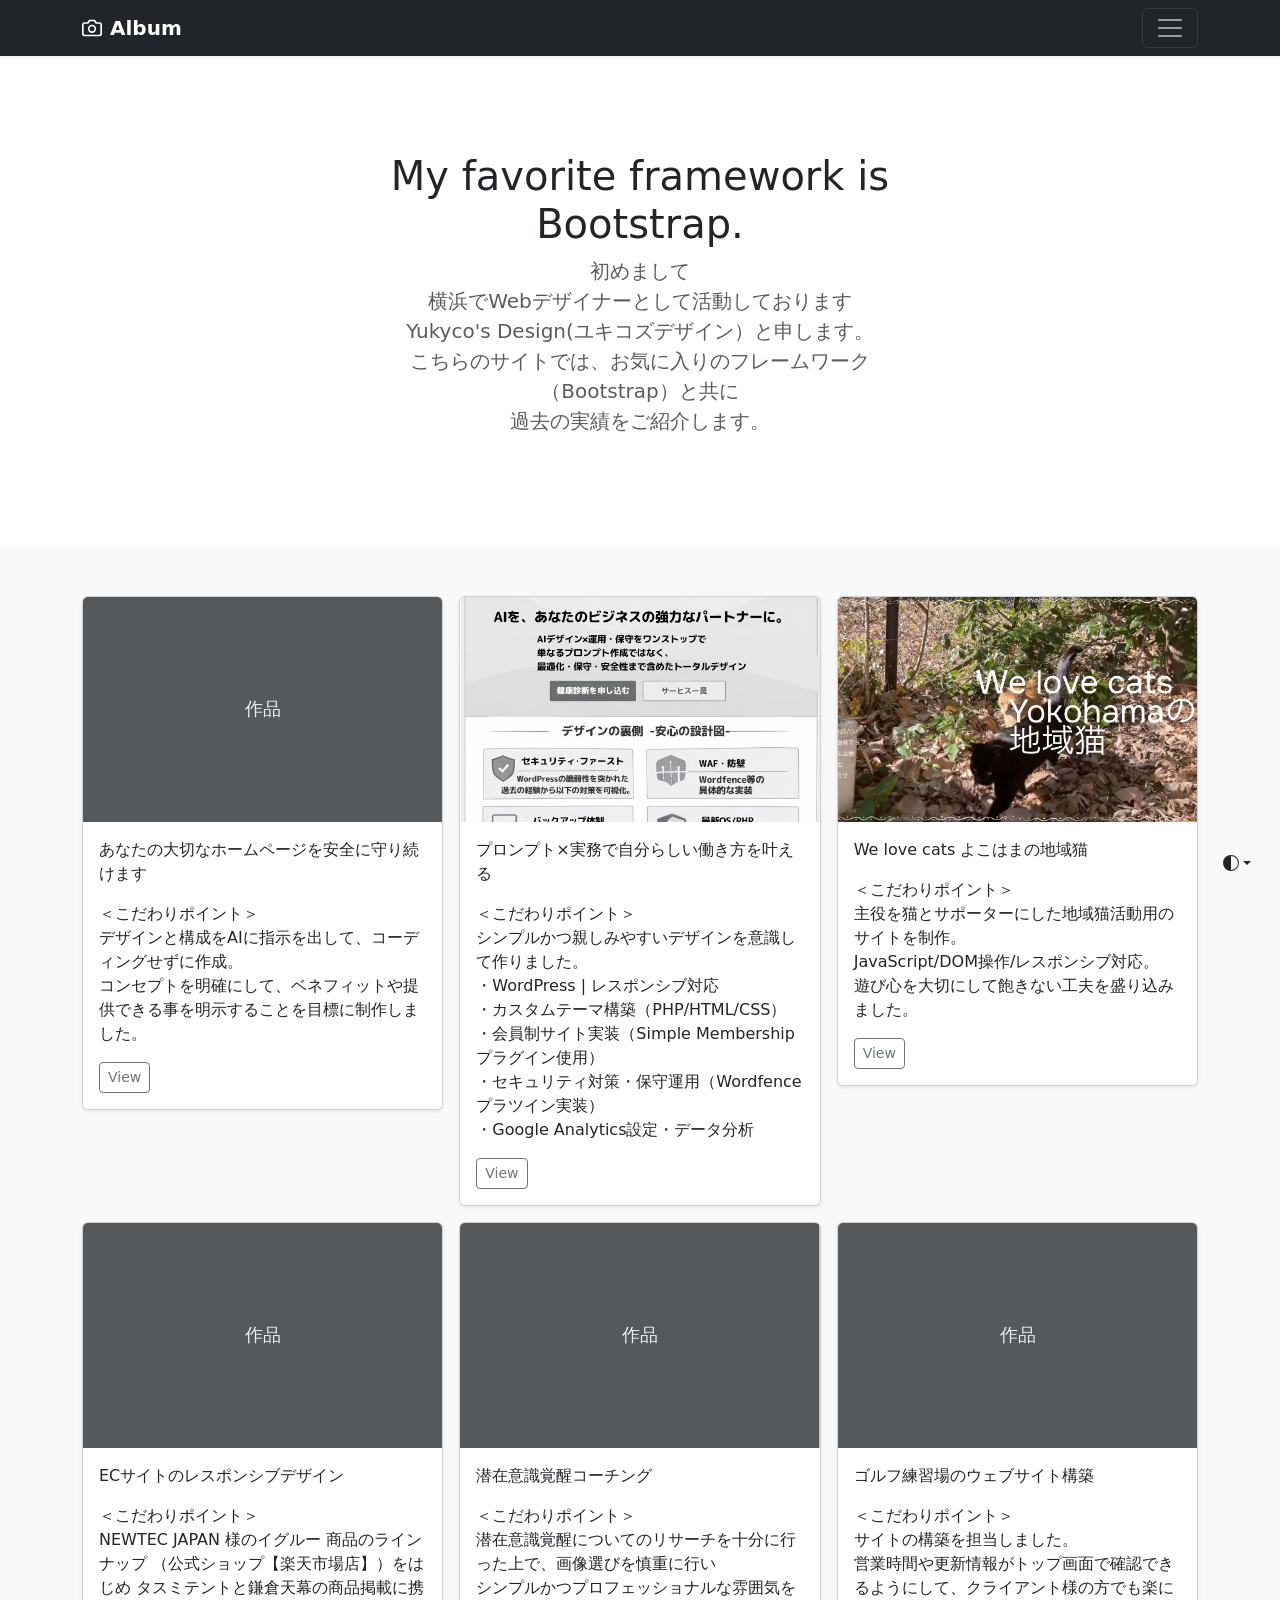
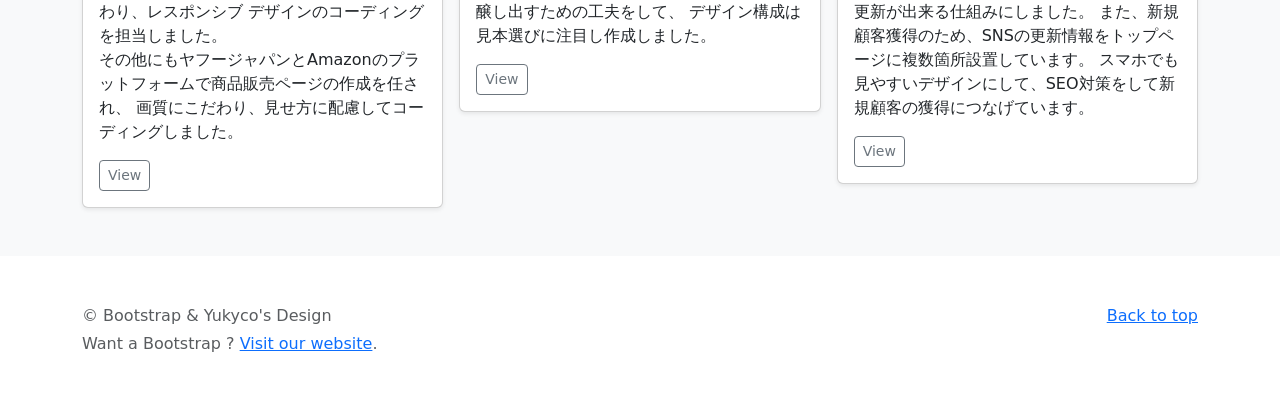
==== index.html @ c161e42f "Update index.html" ====
<!doctype html>
<html lang="en" data-bs-theme="auto">
  <head><script src="assets/js/color-modes.js"></script>
    <meta charset="utf-8">
    <meta name="viewport" content="width=device-width, initial-scale=1">
    <meta name="description" content="">
    <meta name="author" content="Yukyco Adminartist">
    <meta name="generator" content="Hugo 0.112.5">
    <title>Album example · Bootstrap v5.3</title>
    <link rel="canonical" href="https://getbootstrap.com/docs/5.3/examples/album/">   
    <link href="css/styles.css" rel="stylesheet">
    <link href="assets/dist/css/bootstrap.min.css" rel="stylesheet">
  </head>
  <body>
    <svg xmlns="http://www.w3.org/2000/svg" style="display: none;">
      <symbol id="check2" viewBox="0 0 16 16">
        <path d="M13.854 3.646a.5.5 0 0 1 0 .708l-7 7a.5.5 0 0 1-.708 0l-3.5-3.5a.5.5 0 1 1 .708-.708L6.5 10.293l6.646-6.647a.5.5 0 0 1 .708 0z"/>
      </symbol>
      <symbol id="circle-half" viewBox="0 0 16 16">
        <path d="M8 15A7 7 0 1 0 8 1v14zm0 1A8 8 0 1 1 8 0a8 8 0 0 1 0 16z"/>
      </symbol>
      <symbol id="moon-stars-fill" viewBox="0 0 16 16">
        <path d="M6 .278a.768.768 0 0 1 .08.858 7.208 7.208 0 0 0-.878 3.46c0 4.021 3.278 7.277 7.318 7.277.527 0 1.04-.055 1.533-.16a.787.787 0 0 1 .81.316.733.733 0 0 1-.031.893A8.349 8.349 0 0 1 8.344 16C3.734 16 0 12.286 0 7.71 0 4.266 2.114 1.312 5.124.06A.752.752 0 0 1 6 .278z"/>
        <path d="M10.794 3.148a.217.217 0 0 1 .412 0l.387 1.162c.173.518.579.924 1.097 1.097l1.162.387a.217.217 0 0 1 0 .412l-1.162.387a1.734 1.734 0 0 0-1.097 1.097l-.387 1.162a.217.217 0 0 1-.412 0l-.387-1.162A1.734 1.734 0 0 0 9.31 6.593l-1.162-.387a.217.217 0 0 1 0-.412l1.162-.387a1.734 1.734 0 0 0 1.097-1.097l.387-1.162zM13.863.099a.145.145 0 0 1 .274 0l.258.774c.115.346.386.617.732.732l.774.258a.145.145 0 0 1 0 .274l-.774.258a1.156 1.156 0 0 0-.732.732l-.258.774a.145.145 0 0 1-.274 0l-.258-.774a1.156 1.156 0 0 0-.732-.732l-.774-.258a.145.145 0 0 1 0-.274l.774-.258c.346-.115.617-.386.732-.732L13.863.1z"/>
      </symbol>
      <symbol id="sun-fill" viewBox="0 0 16 16">
        <path d="M8 12a4 4 0 1 0 0-8 4 4 0 0 0 0 8zM8 0a.5.5 0 0 1 .5.5v2a.5.5 0 0 1-1 0v-2A.5.5 0 0 1 8 0zm0 13a.5.5 0 0 1 .5.5v2a.5.5 0 0 1-1 0v-2A.5.5 0 0 1 8 13zm8-5a.5.5 0 0 1-.5.5h-2a.5.5 0 0 1 0-1h2a.5.5 0 0 1 .5.5zM3 8a.5.5 0 0 1-.5.5h-2a.5.5 0 0 1 0-1h2A.5.5 0 0 1 3 8zm10.657-5.657a.5.5 0 0 1 0 .707l-1.414 1.415a.5.5 0 1 1-.707-.708l1.414-1.414a.5.5 0 0 1 .707 0zm-9.193 9.193a.5.5 0 0 1 0 .707L3.05 13.657a.5.5 0 0 1-.707-.707l1.414-1.414a.5.5 0 0 1 .707 0zm9.193 2.121a.5.5 0 0 1-.707 0l-1.414-1.414a.5.5 0 0 1 .707-.707l1.414 1.414a.5.5 0 0 1 0 .707zM4.464 4.465a.5.5 0 0 1-.707 0L2.343 3.05a.5.5 0 1 1 .707-.707l1.414 1.414a.5.5 0 0 1 0 .708z"/>
      </symbol>
    </svg>

    <div class="dropdown position-fixed bottom-0 end-0 mb-3 me-3 bd-mode-toggle">
      <button class="btn btn-bd-primary py-2 dropdown-toggle d-flex align-items-center"
              id="bd-theme"
              type="button"
              aria-expanded="false"
              data-bs-toggle="dropdown"
              aria-label="Toggle theme (auto)">
        <svg class="bi my-1 theme-icon-active" width="1em" height="1em"><use href="#circle-half"></use></svg>
        <span class="visually-hidden" id="bd-theme-text">Toggle theme</span>
      </button>
      <ul class="dropdown-menu dropdown-menu-end shadow" aria-labelledby="bd-theme-text">
        <li>
          <button type="button" class="dropdown-item d-flex align-items-center" data-bs-theme-value="light" aria-pressed="false">
            <svg class="bi me-2 opacity-50 theme-icon" width="1em" height="1em"><use href="#sun-fill"></use></svg>
            Light
            <svg class="bi ms-auto d-none" width="1em" height="1em"><use href="#check2"></use></svg>
          </button>
        </li>
        <li>
          <button type="button" class="dropdown-item d-flex align-items-center" data-bs-theme-value="dark" aria-pressed="false">
            <svg class="bi me-2 opacity-50 theme-icon" width="1em" height="1em"><use href="#moon-stars-fill"></use></svg>
            Dark
            <svg class="bi ms-auto d-none" width="1em" height="1em"><use href="#check2"></use></svg>
          </button>
        </li>
        <li>
          <button type="button" class="dropdown-item d-flex align-items-center active" data-bs-theme-value="auto" aria-pressed="true">
            <svg class="bi me-2 opacity-50 theme-icon" width="1em" height="1em"><use href="#circle-half"></use></svg>
            Auto
            <svg class="bi ms-auto d-none" width="1em" height="1em"><use href="#check2"></use></svg>
          </button>
        </li>
      </ul>
    </div>

    
<header data-bs-theme="dark">
  <div class="collapse text-bg-dark" id="navbarHeader">
    <div class="container">
      <div class="row">
        <div class="col-sm-8 col-md-7 py-4">
          <h4>About</h4>
          <p class="text-body-secondary"></p>
        </div>
        <div class="col-sm-4 offset-md-1 py-4">
          <h4>Contact</h4>
          <ul class="list-unstyled">
            <li><a href="#" class="text-white">Follow on Twitter</a></li>
            <li><a href="#" class="text-white">Like on Facebook</a></li>
            <li><a href="#" class="text-white">Email me</a></li>
          </ul>
        </div>
      </div>
    </div>
  </div>
  <div class="navbar navbar-dark bg-dark shadow-sm">
    <div class="container">
      <a href="#" class="navbar-brand d-flex align-items-center">
        <svg xmlns="http://www.w3.org/2000/svg" width="20" height="20" fill="none" stroke="currentColor" stroke-linecap="round" stroke-linejoin="round" stroke-width="2" aria-hidden="true" class="me-2" viewBox="0 0 24 24"><path d="M23 19a2 2 0 0 1-2 2H3a2 2 0 0 1-2-2V8a2 2 0 0 1 2-2h4l2-3h6l2 3h4a2 2 0 0 1 2 2z"/><circle cx="12" cy="13" r="4"/></svg>
        <strong>Album</strong>
      </a>
      <button class="navbar-toggler" type="button" data-bs-toggle="collapse" data-bs-target="#navbarHeader" aria-controls="navbarHeader" aria-expanded="false" aria-label="Toggle navigation">
        <span class="navbar-toggler-icon"></span>
      </button>
    </div>
  </div>
</header>

<main>

  <section class="py-5 text-center container">
    <div class="row py-lg-5">
      <div class="col-lg-6 col-md-8 mx-auto">
        <h1 class="fw-light">My favorite framework is Bootstrap.</h1>
        <p class="lead text-body-secondary">初めまして<br>横浜でWebデザイナーとして活動しております<br>
        Yukyco's Design(ユキコズデザイン）と申します。<br>
        こちらのサイトでは、お気に入りのフレームワーク（Bootstrap）と共に<br>
        過去の実績をご紹介します。</p>
        <!--<p>
          <a href="https://yukyco-design.netlify.app/" class="btn btn-primary my-2">Adminartist</a>
          <a href="https://good-inspiration.com/" class="btn btn-secondary my-2">Yukyco's Design</a>
        </p>-->
      </div>
    </div>
  </section>

  <div class="album py-5 bg-body-tertiary">
    <div class="container">

      <div class="row row-cols-1 row-cols-sm-2 row-cols-md-3 g-3">
        <div class="col">
          <div class="card shadow-sm">
            <svg class="bd-placeholder-img card-img-top" width="100%" height="225" xmlns="http://www.w3.org/2000/svg" role="img" aria-label="Placeholder: 作品" preserveAspectRatio="xMidYMid slice" focusable="false"><title>Placeholder</title><rect width="100%" height="100%" fill="#55595c"/><text x="50%" y="50%" fill="#eceeef" dy=".3em">作品</text></svg>
            <div class="card-body">
              <p class="card-text">あなたの大切なホームページを安全に守り続けます</p>
              ＜こだわりポイント＞<br>
              デザインと構成をAIに指示を出して、コーディングせずに作成。<br>
              コンセプトを明確にして、ベネフィットや提供できる事を明示することを目標に制作しました。</p>
              <div class="d-flex justify-content-between align-items-center">
                <div class="btn-group">
                   <a href="https://foriio.com/works/1972976"><button type="button" class="btn btn-sm btn-outline-secondary">View</button></a>
                </div>
                <small class="text-body-secondary"></small>
              </div>
            </div>
          </div>
        </div>
        <div class="col">
          <div class="card shadow-sm">
             <img src="images/prompt-security-head.jpg"class="card-img-top"alt="プロンプト×実務 サイトサムネイル" height="225" style="object-fit: cover;">
            <div class="card-body">
              <p class="card-text">プロンプト×実務で自分らしい働き方を叶える</p>
              ＜こだわりポイント＞<br>
              シンプルかつ親しみやすいデザインを意識して作りました。<br>
              ・WordPress | レスポンシブ対応<br>
              ・カスタムテーマ構築（PHP/HTML/CSS）<br>
              ・会員制サイト実装（Simple Membershipプラグイン使用）<br>
              ・セキュリティ対策・保守運用（Wordfenceプラツイン実装）<br>
              ・Google Analytics設定・データ分析</p>
              <div class="d-flex justify-content-between align-items-center">
                <div class="btn-group">
                  <a href="cover/index2.html"><button type="button" class="btn btn-sm btn-outline-secondary">View</button></a>
                </div>
                <small class="text-body-secondary"></small>
              </div>
            </div>
          </div>
        </div>
        <div class="col">
          <div class="card shadow-sm">
            <img src="images/cats-forest.png"class="card-img-top"alt="横浜の地域猫" height="225" style="object-fit: cover;"><div class="card-body">
              <p class="card-text">We love cats よこはまの地域猫</p>
          ＜こだわりポイント＞<br>
          主役を猫とサポーターにした地域猫活動用のサイトを制作。<br>
          JavaScript/DOM操作/レスポンシブ対応。<br>
          遊び心を大切にして飽きない工夫を盛り込みました。</p>
              <div class="d-flex justify-content-between align-items-center">
                <div class="btn-group">
                  <a href="https://foriio.com/works/2074637"><button type="button" class="btn btn-sm btn-outline-secondary" href="https://foriio.com/works/1434723">View</button></a>
                </div>
                <small class="text-body-secondary"></small>
              </div>
            </div>
          </div>
        </div>
        
        <div class="col">
          <div class="card shadow-sm">
            <svg class="bd-placeholder-img card-img-top" width="100%" height="225" xmlns="http://www.w3.org/2000/svg" role="img" aria-label="Placeholder: 作品" preserveAspectRatio="xMidYMid slice" focusable="false"><title>Placeholder</title><rect width="100%" height="100%" fill="#55595c"/><text x="50%" y="50%" fill="#eceeef" dy=".3em">作品</text></svg>
            <div class="card-body">
              <p class="card-text">ECサイトのレスポンシブデザイン</p>
              ＜こだわりポイント＞<br>
              NEWTEC JAPAN 様のイグルー 商品のラインナップ （公式ショップ【楽天市場店】）をはじめ
              タスミテントと鎌倉天幕の商品掲載に携わり、レスポンシブ デザインのコーディングを担当しました。<br>
              その他にもヤフージャパンとAmazonのプラットフォームで商品販売ページの作成を任され、
              画質にこだわり、見せ方に配慮してコーディングしました。</p>
              <div class="d-flex justify-content-between align-items-center">
                <div class="btn-group">
                  <a href="https://foriio.com/works/1434750"><button type="button" class="btn btn-sm btn-outline-secondary">View</button></a>
                </div>
                <small class="text-body-secondary"></small>
              </div>
            </div>
          </div>
        </div>

        <div class="col">
          <div class="card shadow-sm">
            <svg class="bd-placeholder-img card-img-top" width="100%" height="225" xmlns="http://www.w3.org/2000/svg" role="img" aria-label="Placeholder: 作品" preserveAspectRatio="xMidYMid slice" focusable="false"><title>Placeholder</title><rect width="100%" height="100%" fill="#55595c"/><text x="50%" y="50%" fill="#eceeef" dy=".3em">作品</text></svg>
            <div class="card-body">
              <p class="card-text">潜在意識覚醒コーチング</p>
              ＜こだわりポイント＞<br>
              潜在意識覚醒についてのリサーチを十分に行った上で、画像選びを慎重に行い<br>
              シンプルかつプロフェッショナルな雰囲気を醸し出すための工夫をして、
              デザイン構成は見本選びに注目し作成しました。</p>
              <div class="d-flex justify-content-between align-items-center">
                <div class="btn-group">
                  <a href="https://foriio.com/works/1505841"><button type="button" class="btn btn-sm btn-outline-secondary">View</button></a>
                </div>
                <small class="text-body-secondary"></small>
              </div>
            </div>
          </div>
        </div>
        <div class="col">
          <div class="card shadow-sm">
           <svg class="bd-placeholder-img card-img-top" width="100%" height="225" xmlns="http://www.w3.org/2000/svg" role="img" aria-label="Placeholder: 作品" preserveAspectRatio="xMidYMid slice" focusable="false"><title>Placeholder</title><rect width="100%" height="100%" fill="#55595c"/><text x="50%" y="50%" fill="#eceeef" dy=".3em">作品</text></svg>
            <div class="card-body">
              <p class="card-text">ゴルフ練習場のウェブサイト構築</p>
                ＜こだわりポイント＞<br>
              サイトの構築を担当しました。<br>
              営業時間や更新情報がトップ画面で確認できるようにして、クライアント様の方でも楽に更新が出来る仕組みにしました。
              また、新規顧客獲得のため、SNSの更新情報をトップページに複数箇所設置しています。
              スマホでも見やすいデザインにして、SEO対策をして新規顧客の獲得につなげています。</p>
              <div class="d-flex justify-content-between align-items-center">
                <div class="btn-group">
                  <a href="https://bootstrap-v5.netlify.app/cover/"><button type="button" class="btn btn-sm btn-outline-secondary">View</button></a>
                </div>
                <small class="text-body-secondary"></small>
              </div>
            </div>
          </div>
        </div>
        
      </div>
    </div>
  </div>

</main>

<footer class="text-body-secondary py-5">
  <div class="container">
    <p class="float-end mb-1">
      <a href="#">Back to top</a>
    </p>
    <p class="mb-1"> &copy; Bootstrap & Yukyco's Design</p>
    <p class="mb-0">Want a Bootstrap ? <a href="https://prompt-creator.jp/bootstrap-flexbox-cssgrid/">Visit our website</a>.</p>
  </div>
</footer>
<script src="assets/dist/js/bootstrap.bundle.min.js"></script>

    </body>
</html>
---- css/styles.css ----
.bd-placeholder-img {
        font-size: 1.125rem;
        text-anchor: middle;
        -webkit-user-select: none;
        -moz-user-select: none;
        user-select: none;
      }

      @media (min-width: 768px) {
        .bd-placeholder-img-lg {
          font-size: 3.5rem;
        }
      }

      .b-example-divider {
        width: 100%;
        height: 3rem;
        background-color: rgba(0, 0, 0, .1);
        border: solid rgba(0, 0, 0, .15);
        border-width: 1px 0;
        box-shadow: inset 0 .5em 1.5em rgba(0, 0, 0, .1), inset 0 .125em .5em rgba(0, 0, 0, .15);
      }

      .b-example-vr {
        flex-shrink: 0;
        width: 1.5rem;
        height: 100vh;
      }

      .bi {
        vertical-align: -.125em;
        fill: currentColor;
      }

      .nav-scroller {
        position: relative;
        z-index: 2;
        height: 2.75rem;
        overflow-y: hidden;
      }

      .nav-scroller .nav {
        display: flex;
        flex-wrap: nowrap;
        padding-bottom: 1rem;
        margin-top: -1px;
        overflow-x: auto;
        text-align: center;
        white-space: nowrap;
        -webkit-overflow-scrolling: touch;
      }

      .btn-bd-primary {
        --bd-violet-bg: #712cf9;
        --bd-violet-rgb: 112.520718, 44.062154, 249.437846;

        --bs-btn-font-weight: 600;
        --bs-btn-color: var(--bs-white);
        --bs-btn-bg: var(--bd-violet-bg);
        --bs-btn-border-color: var(--bd-violet-bg);
        --bs-btn-hover-color: var(--bs-white);
        --bs-btn-hover-bg: #6528e0;
        --bs-btn-hover-border-color: #6528e0;
        --bs-btn-focus-shadow-rgb: var(--bd-violet-rgb);
        --bs-btn-active-color: var(--bs-btn-hover-color);
        --bs-btn-active-bg: #5a23c8;
        --bs-btn-active-border-color: #5a23c8;
      }
      .bd-mode-toggle {
        z-index: 1500;
      }
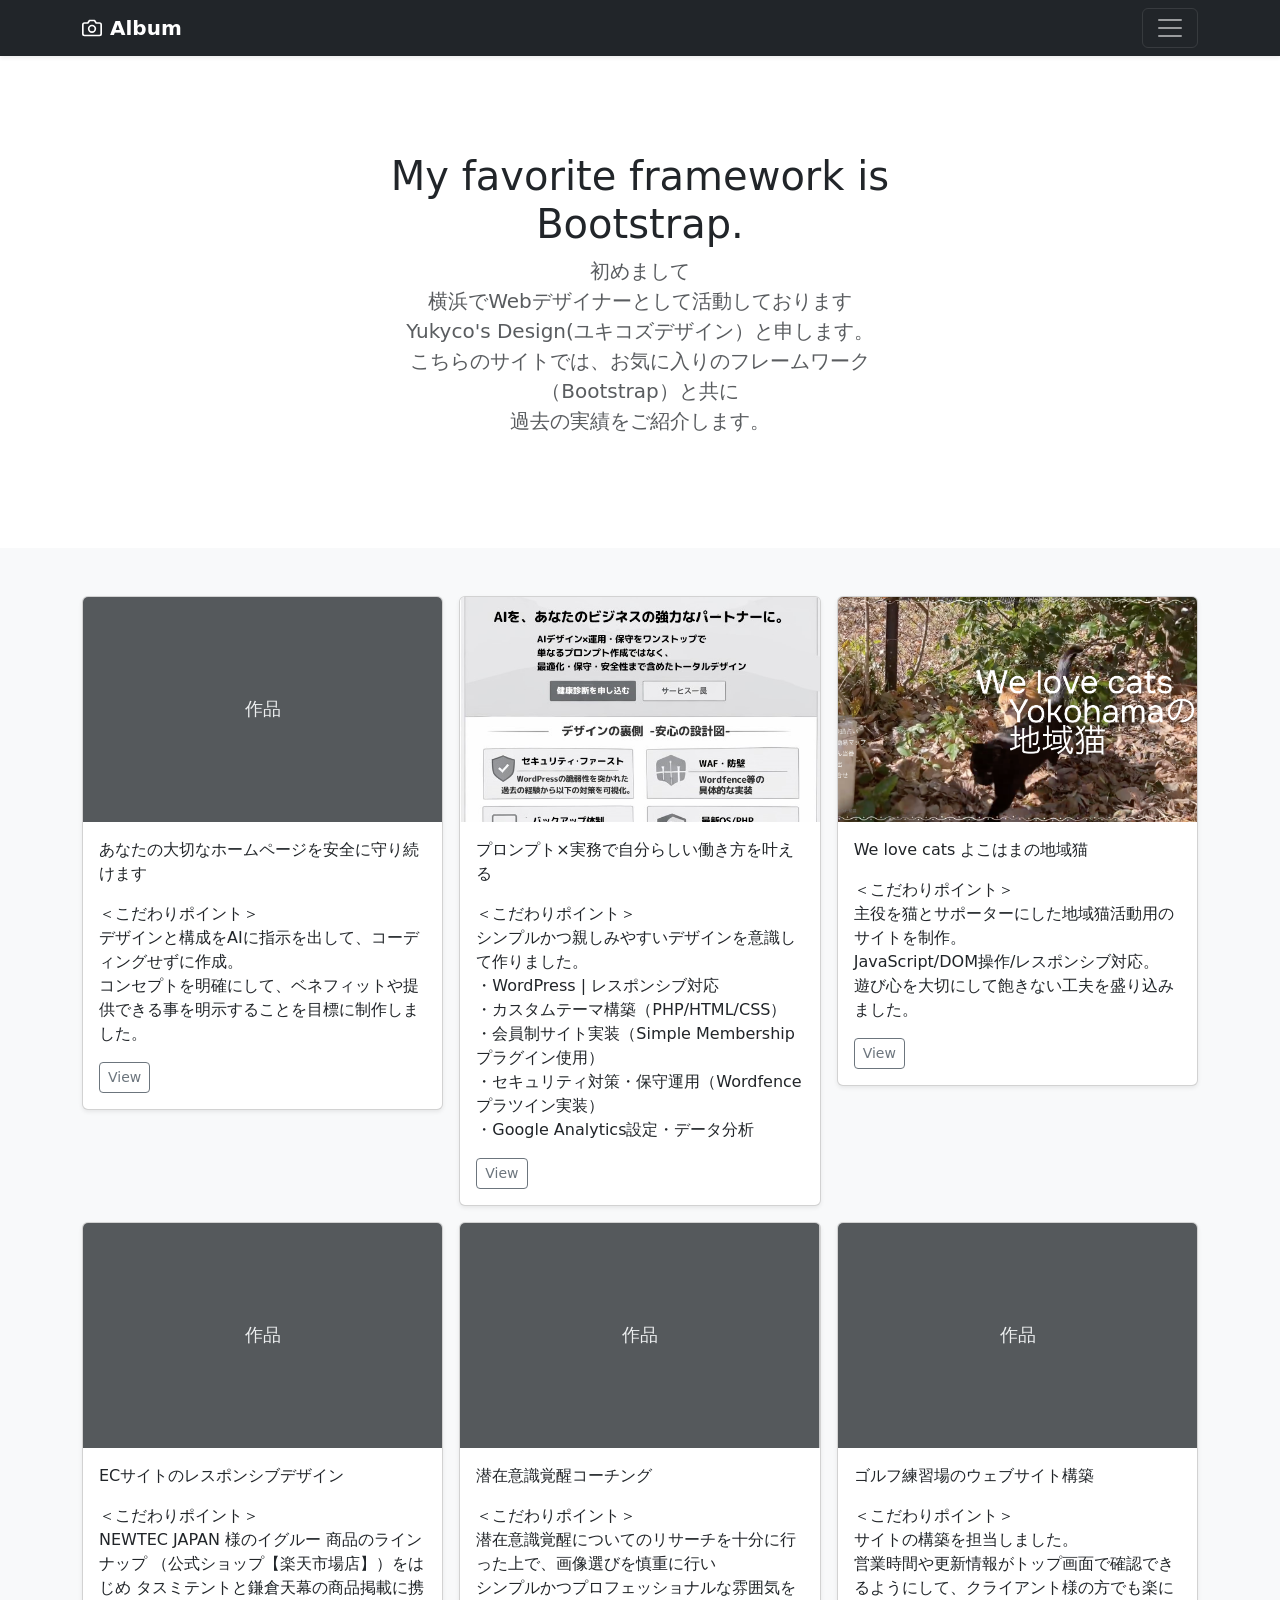
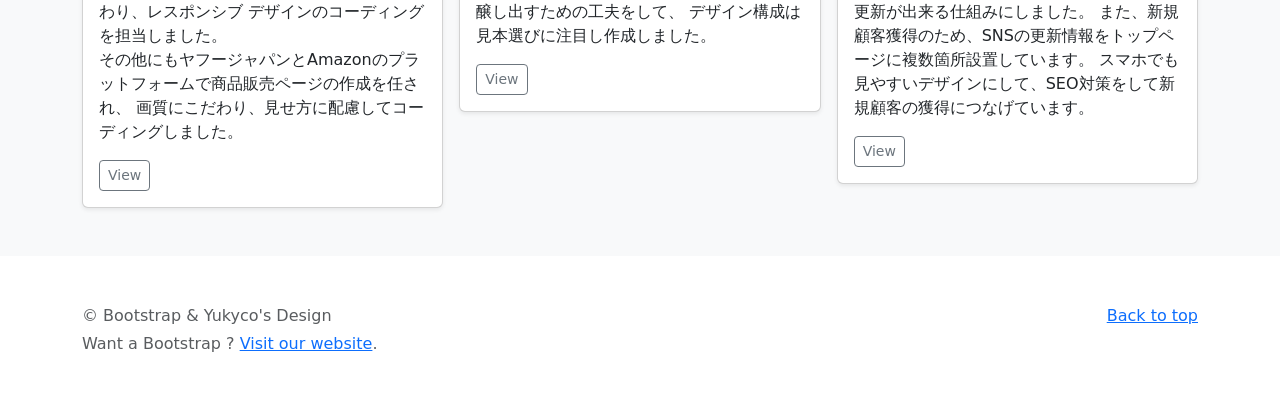
==== commit bfeb7cde: "Update index.html" ====
--- a/index.html
+++ b/index.html
@@ -28,7 +28,7 @@
       </symbol>
     </svg>
 
-    <div class="dropdown position-fixed bottom-0 end-0 mb-3 me-3 bd-mode-toggle">
+    <!--<div class="dropdown position-fixed bottom-0 end-0 mb-3 me-3 bd-mode-toggle">
       <button class="btn btn-bd-primary py-2 dropdown-toggle d-flex align-items-center"
               id="bd-theme"
               type="button"
@@ -61,7 +61,7 @@
           </button>
         </li>
       </ul>
-    </div>
+    </div>-->
 
     
 <header data-bs-theme="dark">
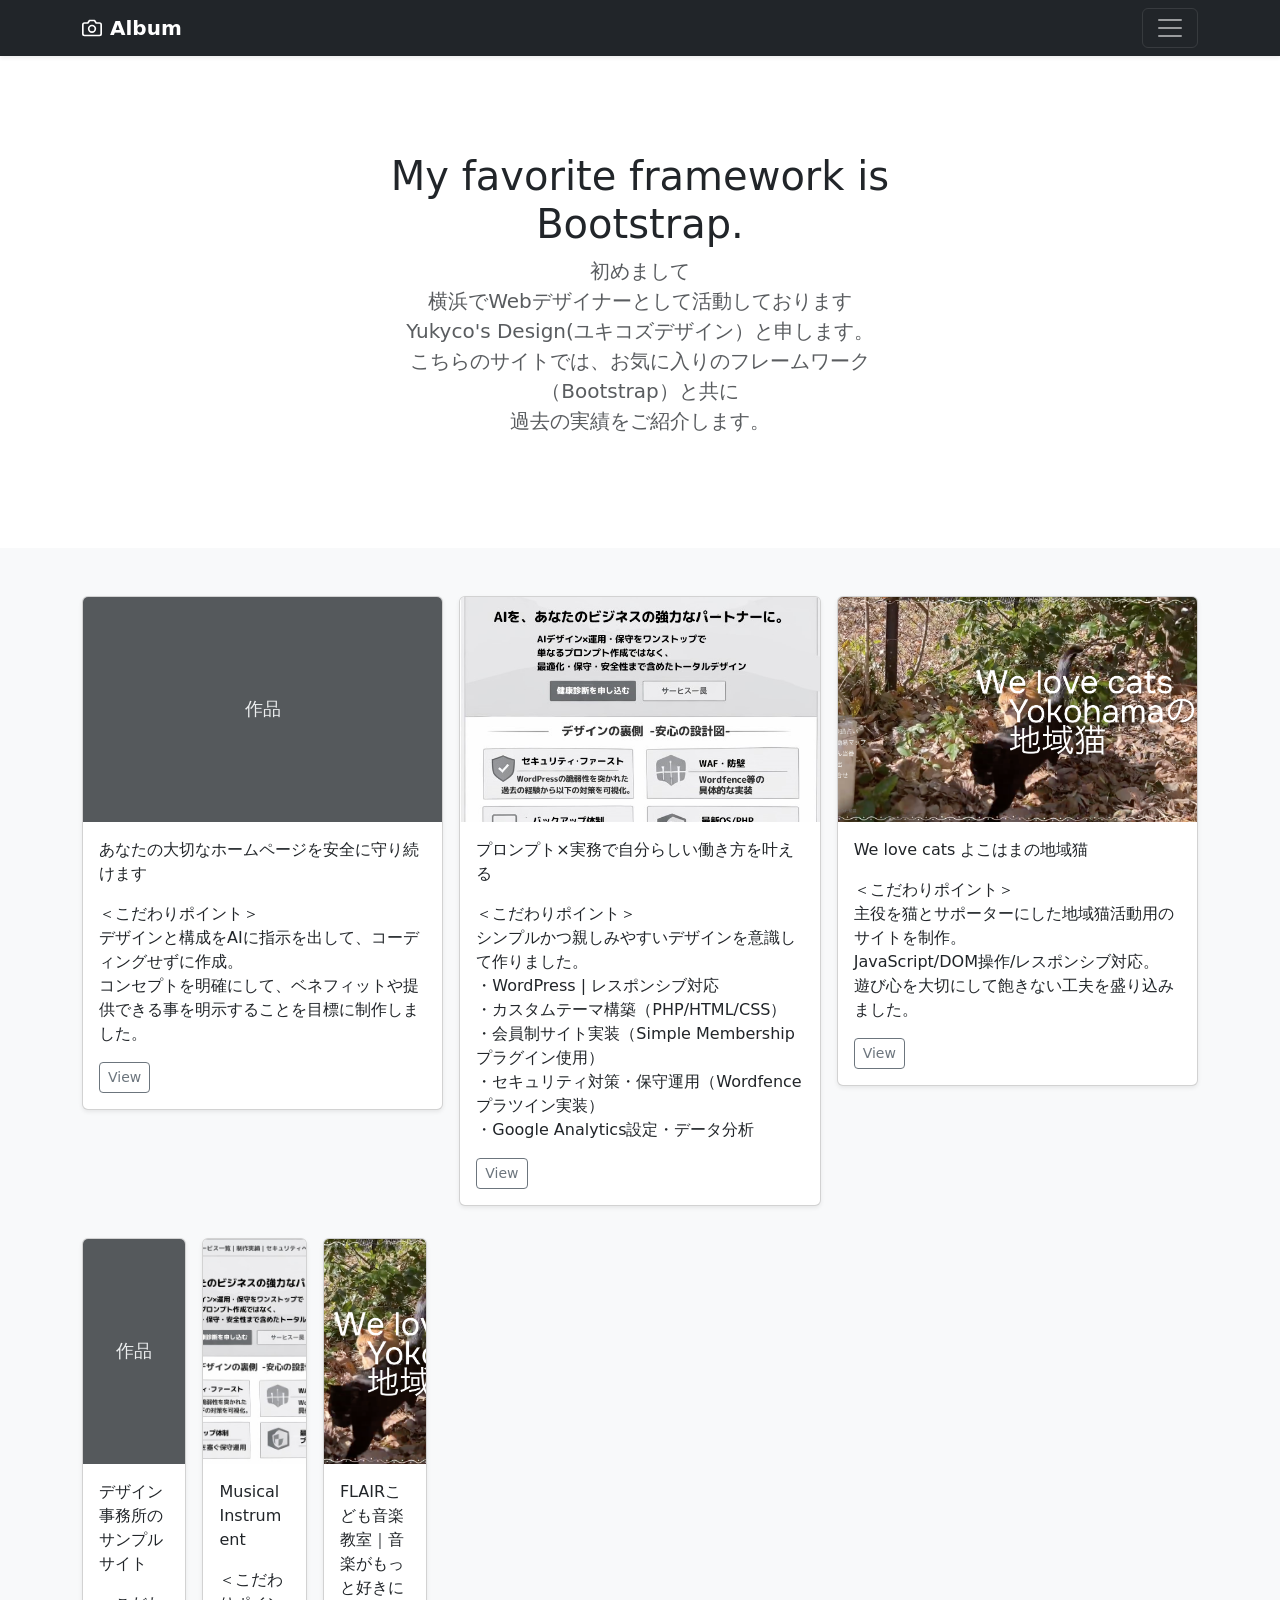
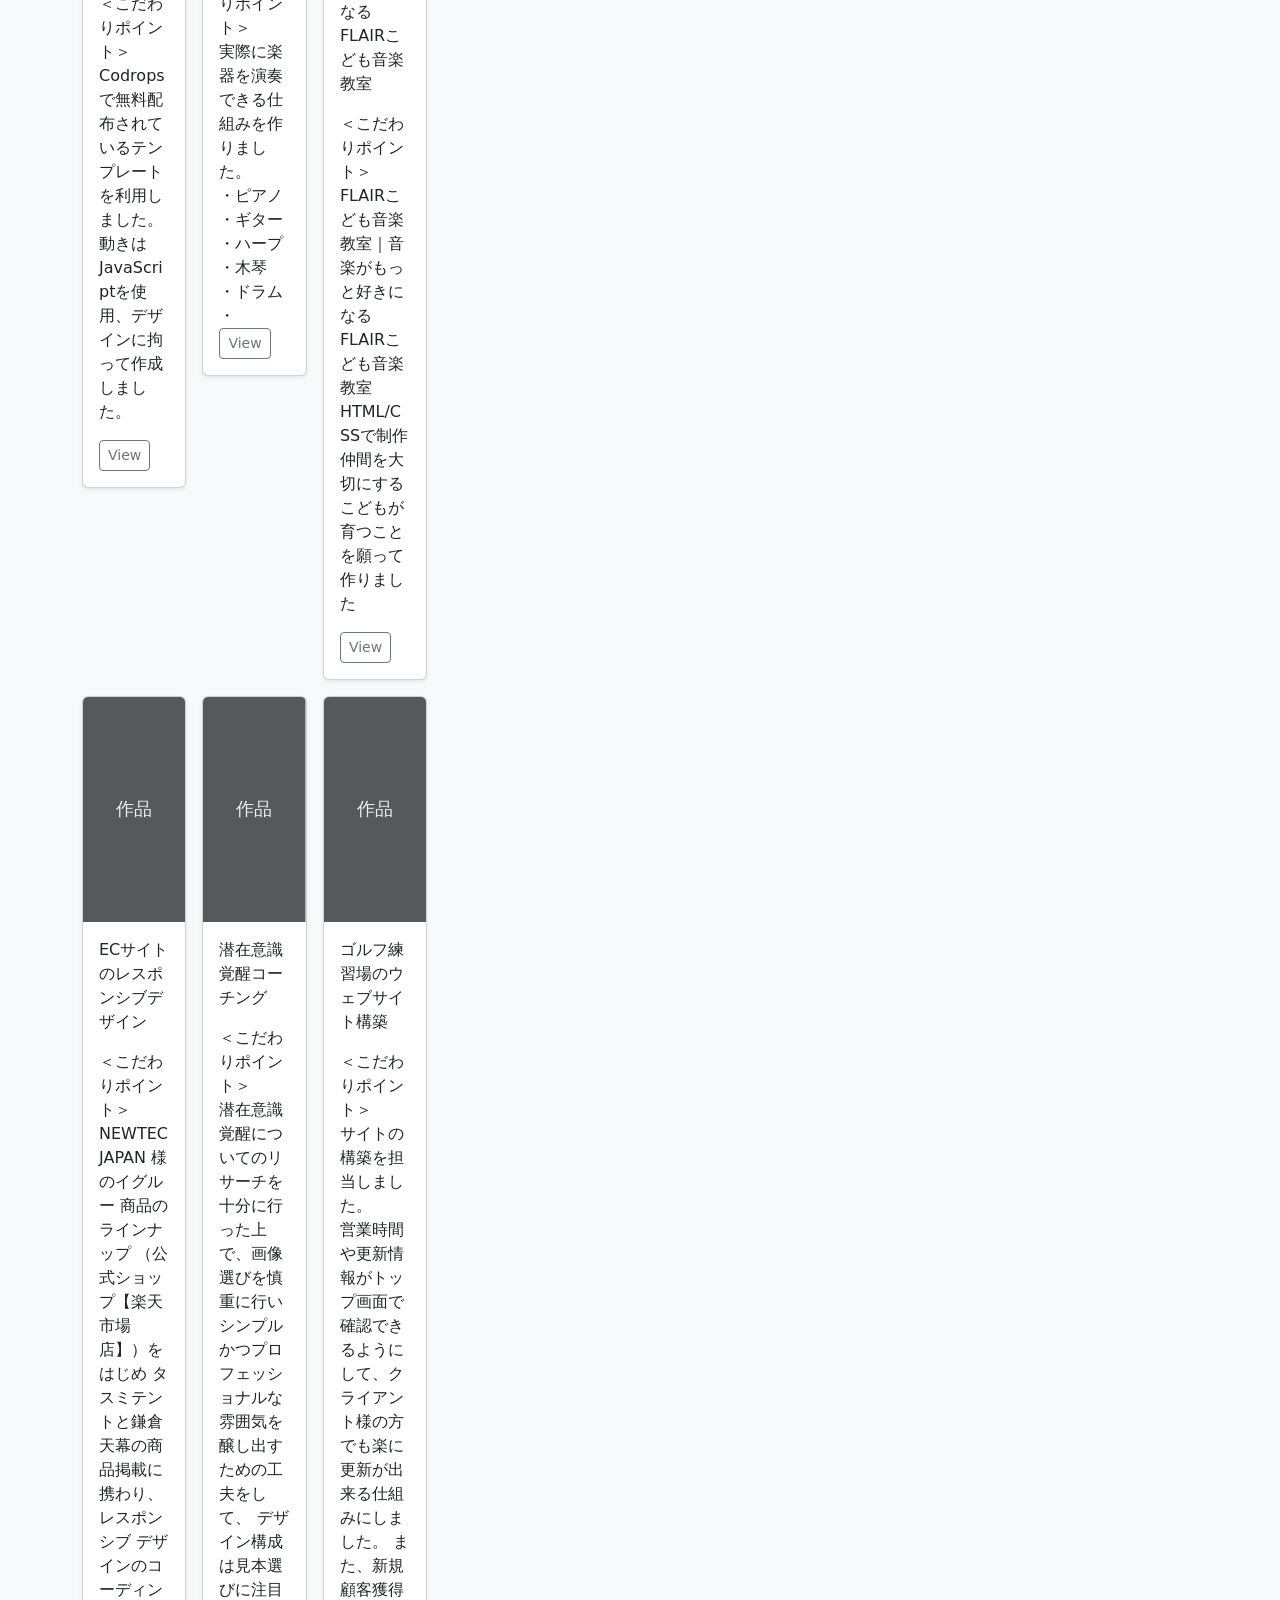
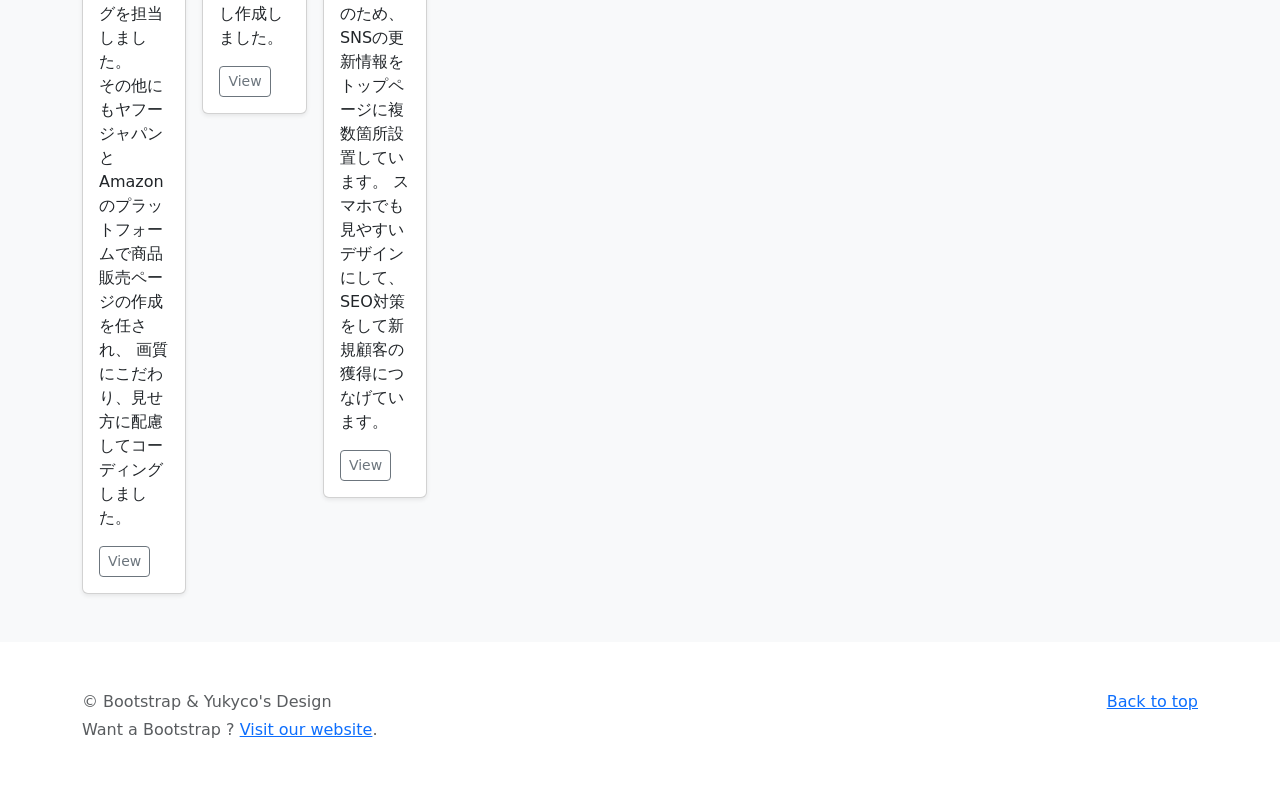
==== commit a6292d27: "Update index.html" ====
--- a/index.html
+++ b/index.html
@@ -166,7 +166,65 @@
           遊び心を大切にして飽きない工夫を盛り込みました。</p>
               <div class="d-flex justify-content-between align-items-center">
                 <div class="btn-group">
-                  <a href="https://foriio.com/works/2074637"><button type="button" class="btn btn-sm btn-outline-secondary" href="https://foriio.com/works/1434723">View</button></a>
+                  <a href="https://cats-forest.netlify.app/"><button type="button" class="btn btn-sm btn-outline-secondary" href="https://cats-forest.netlify.app/">View</button></a>
+                </div>
+                <small class="text-body-secondary"></small>
+              </div>
+            </div>
+          </div>
+        </div>
+
+        <div class="row row-cols-1 row-cols-sm-2 row-cols-md-3 g-3">
+        <div class="col">
+          <div class="card shadow-sm">
+            <svg class="bd-placeholder-img card-img-top" width="100%" height="225" xmlns="http://www.w3.org/2000/svg" role="img" aria-label="Placeholder: 作品" preserveAspectRatio="xMidYMid slice" focusable="false"><title>Placeholder</title><rect width="100%" height="100%" fill="#55595c"/><text x="50%" y="50%" fill="#eceeef" dy=".3em">作品</text></svg>
+            <div class="card-body">
+              <p class="card-text">デザイン事務所のサンプルサイト </p>
+              ＜こだわりポイント＞<br>
+              Codropsで無料配布されているテンプレートを利用しました。<br>
+              動きはJavaScriptを使用、デザインに拘って作成しました。</p>
+              <div class="d-flex justify-content-between align-items-center">
+                <div class="btn-group">
+                   <a href="https://gridreveal.netlify.app/"><button type="button" class="btn btn-sm btn-outline-secondary">View</button></a>
+                </div>
+                <small class="text-body-secondary"></small>
+              </div>
+            </div>
+          </div>
+        </div>
+        <div class="col">
+          <div class="card shadow-sm">
+             <img src="images/prompt-security-head.jpg"class="card-img-top"alt="Musical Instrument" height="225" style="object-fit: cover;">
+            <div class="card-body">
+              <p class="card-text">Musical Instrument</p>
+              ＜こだわりポイント＞<br>
+              実際に楽器を演奏できる仕組みを作りました。<br>
+              ・ピアノ<br>
+              ・ギター<br>
+              ・ハープ<br>
+              ・木琴<br>
+              ・ドラム<br>
+              ・
+              <div class="d-flex justify-content-between align-items-center">
+                <div class="btn-group">
+                  <a href="https://musicalinteractions.netlify.app/"><button type="button" class="btn btn-sm btn-outline-secondary">View</button></a>
+                </div>
+                <small class="text-body-secondary"></small>
+              </div>
+            </div>
+          </div>
+        </div>
+        <div class="col">
+          <div class="card shadow-sm">
+            <img src="images/cats-forest.png"class="card-img-top"alt="FLAIRこども音楽教室" height="225" style="object-fit: cover;"><div class="card-body">
+              <p class="card-text">FLAIRこども音楽教室｜音楽がもっと好きになるFLAIRこども音楽教室</p>
+          ＜こだわりポイント＞<br>
+          FLAIRこども音楽教室｜音楽がもっと好きになるFLAIRこども音楽教室<br>
+          HTML/CSSで制作<br>
+          仲間を大切にするこどもが育つことを願って作りました</p>
+              <div class="d-flex justify-content-between align-items-center">
+                <div class="btn-group">
+                  <a href="https://ongaku-school.netlify.app/"><button type="button" class="btn btn-sm btn-outline-secondary" href="https://ongaku-school.netlify.app/">View</button></a>
                 </div>
                 <small class="text-body-secondary"></small>
               </div>
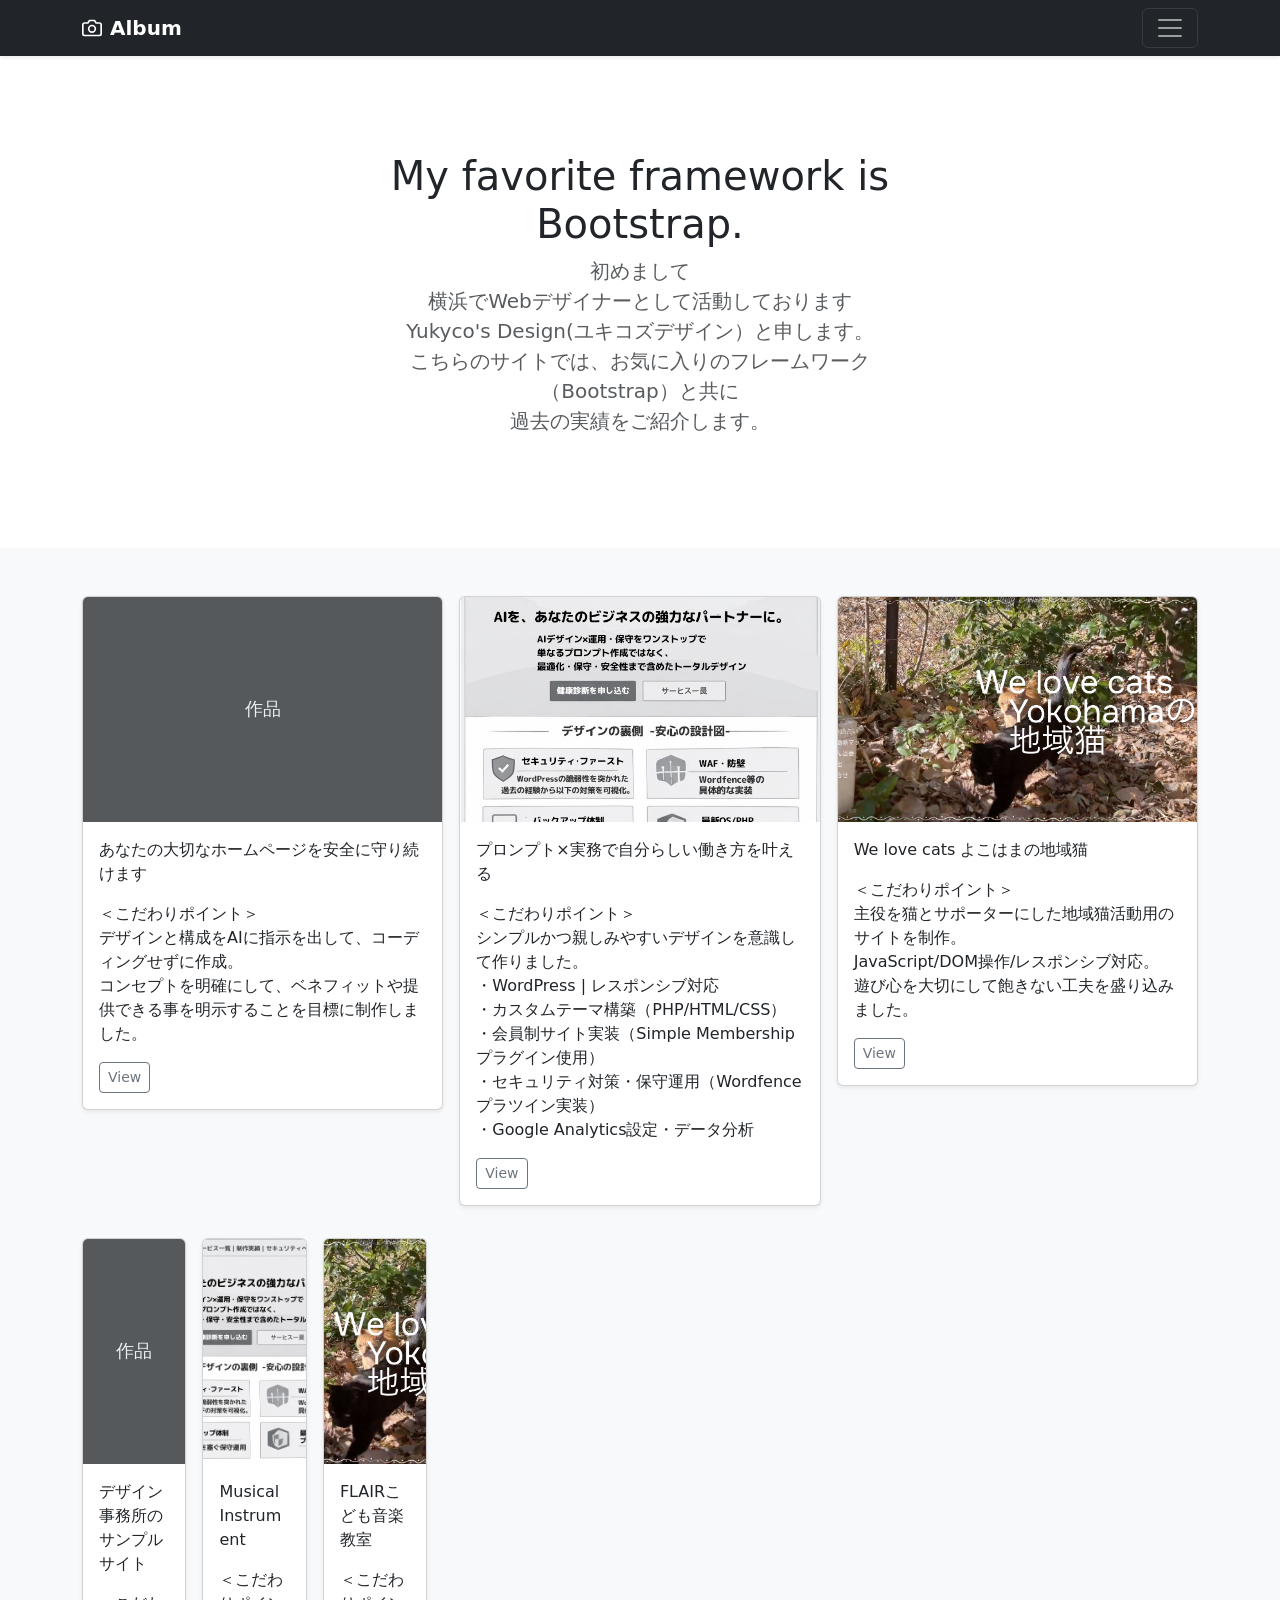
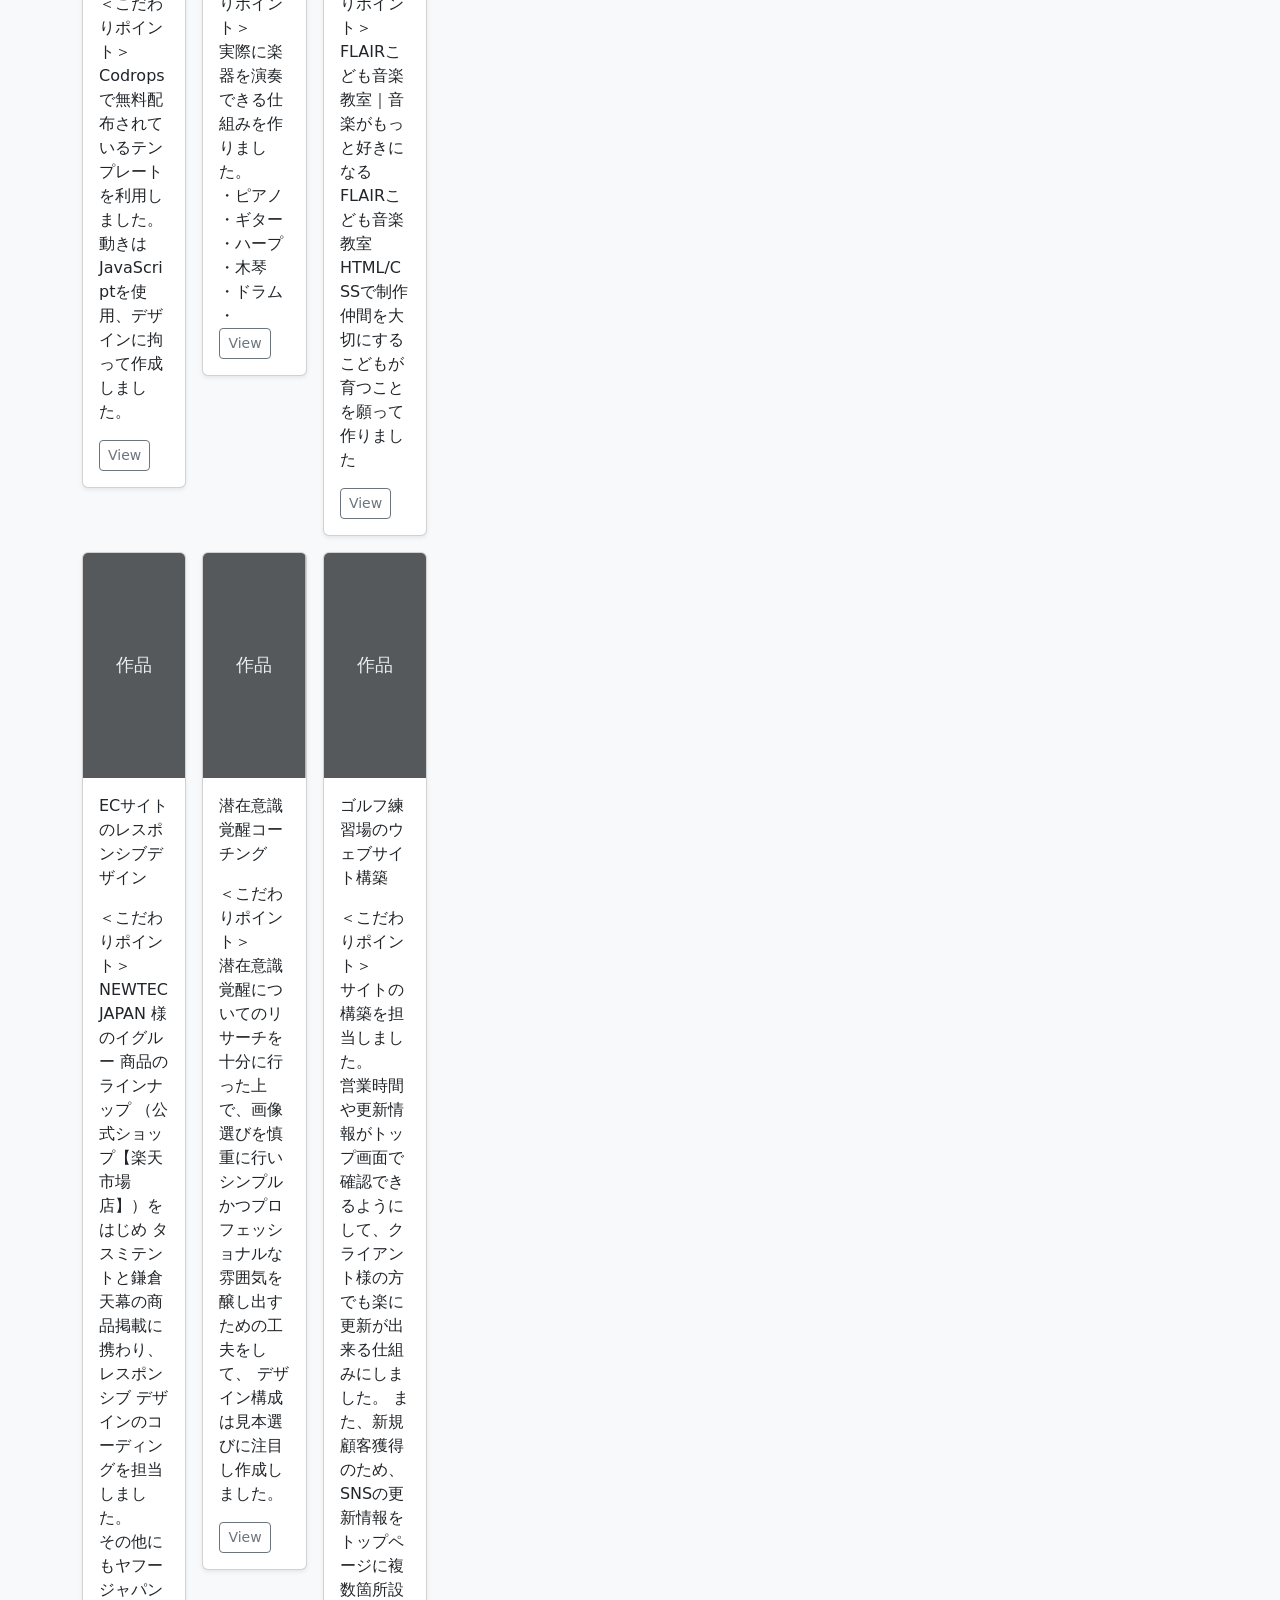
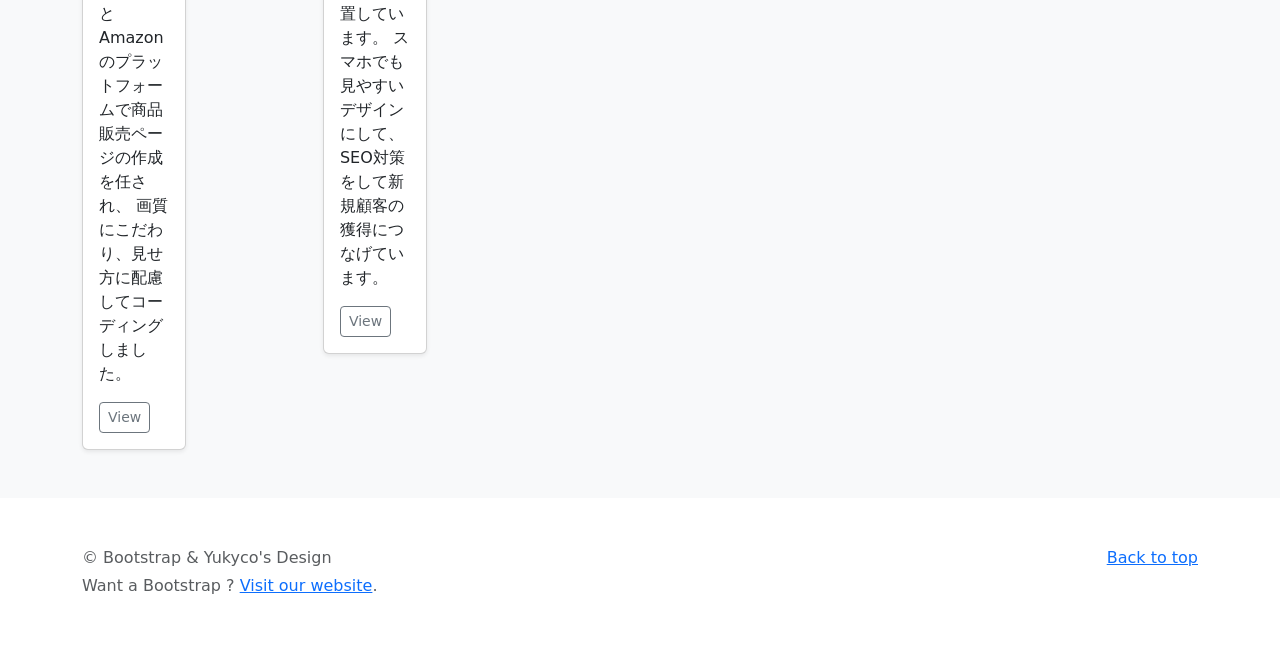
==== commit ea1930e5: "Update index.html" ====
--- a/index.html
+++ b/index.html
@@ -160,10 +160,10 @@
           <div class="card shadow-sm">
             <img src="images/cats-forest.png"class="card-img-top"alt="横浜の地域猫" height="225" style="object-fit: cover;"><div class="card-body">
               <p class="card-text">We love cats よこはまの地域猫</p>
-          ＜こだわりポイント＞<br>
-          主役を猫とサポーターにした地域猫活動用のサイトを制作。<br>
-          JavaScript/DOM操作/レスポンシブ対応。<br>
-          遊び心を大切にして飽きない工夫を盛り込みました。</p>
+              ＜こだわりポイント＞<br>
+              主役を猫とサポーターにした地域猫活動用のサイトを制作。<br>
+              JavaScript/DOM操作/レスポンシブ対応。<br>
+              遊び心を大切にして飽きない工夫を盛り込みました。</p>
               <div class="d-flex justify-content-between align-items-center">
                 <div class="btn-group">
                   <a href="https://cats-forest.netlify.app/"><button type="button" class="btn btn-sm btn-outline-secondary" href="https://cats-forest.netlify.app/">View</button></a>
@@ -192,6 +192,7 @@
             </div>
           </div>
         </div>
+          
         <div class="col">
           <div class="card shadow-sm">
              <img src="images/prompt-security-head.jpg"class="card-img-top"alt="Musical Instrument" height="225" style="object-fit: cover;">
@@ -214,14 +215,15 @@
             </div>
           </div>
         </div>
+          
         <div class="col">
           <div class="card shadow-sm">
             <img src="images/cats-forest.png"class="card-img-top"alt="FLAIRこども音楽教室" height="225" style="object-fit: cover;"><div class="card-body">
-              <p class="card-text">FLAIRこども音楽教室｜音楽がもっと好きになるFLAIRこども音楽教室</p>
-          ＜こだわりポイント＞<br>
-          FLAIRこども音楽教室｜音楽がもっと好きになるFLAIRこども音楽教室<br>
-          HTML/CSSで制作<br>
-          仲間を大切にするこどもが育つことを願って作りました</p>
+              <p class="card-text">FLAIRこども音楽教室</p>
+              ＜こだわりポイント＞<br>
+              FLAIRこども音楽教室｜音楽がもっと好きになるFLAIRこども音楽教室<br>
+              HTML/CSSで制作<br>
+              仲間を大切にするこどもが育つことを願って作りました</p>
               <div class="d-flex justify-content-between align-items-center">
                 <div class="btn-group">
                   <a href="https://ongaku-school.netlify.app/"><button type="button" class="btn btn-sm btn-outline-secondary" href="https://ongaku-school.netlify.app/">View</button></a>
@@ -289,9 +291,7 @@
             </div>
           </div>
         </div>
-        
-      </div>
-    </div>
+      
   </div>
 
 </main>
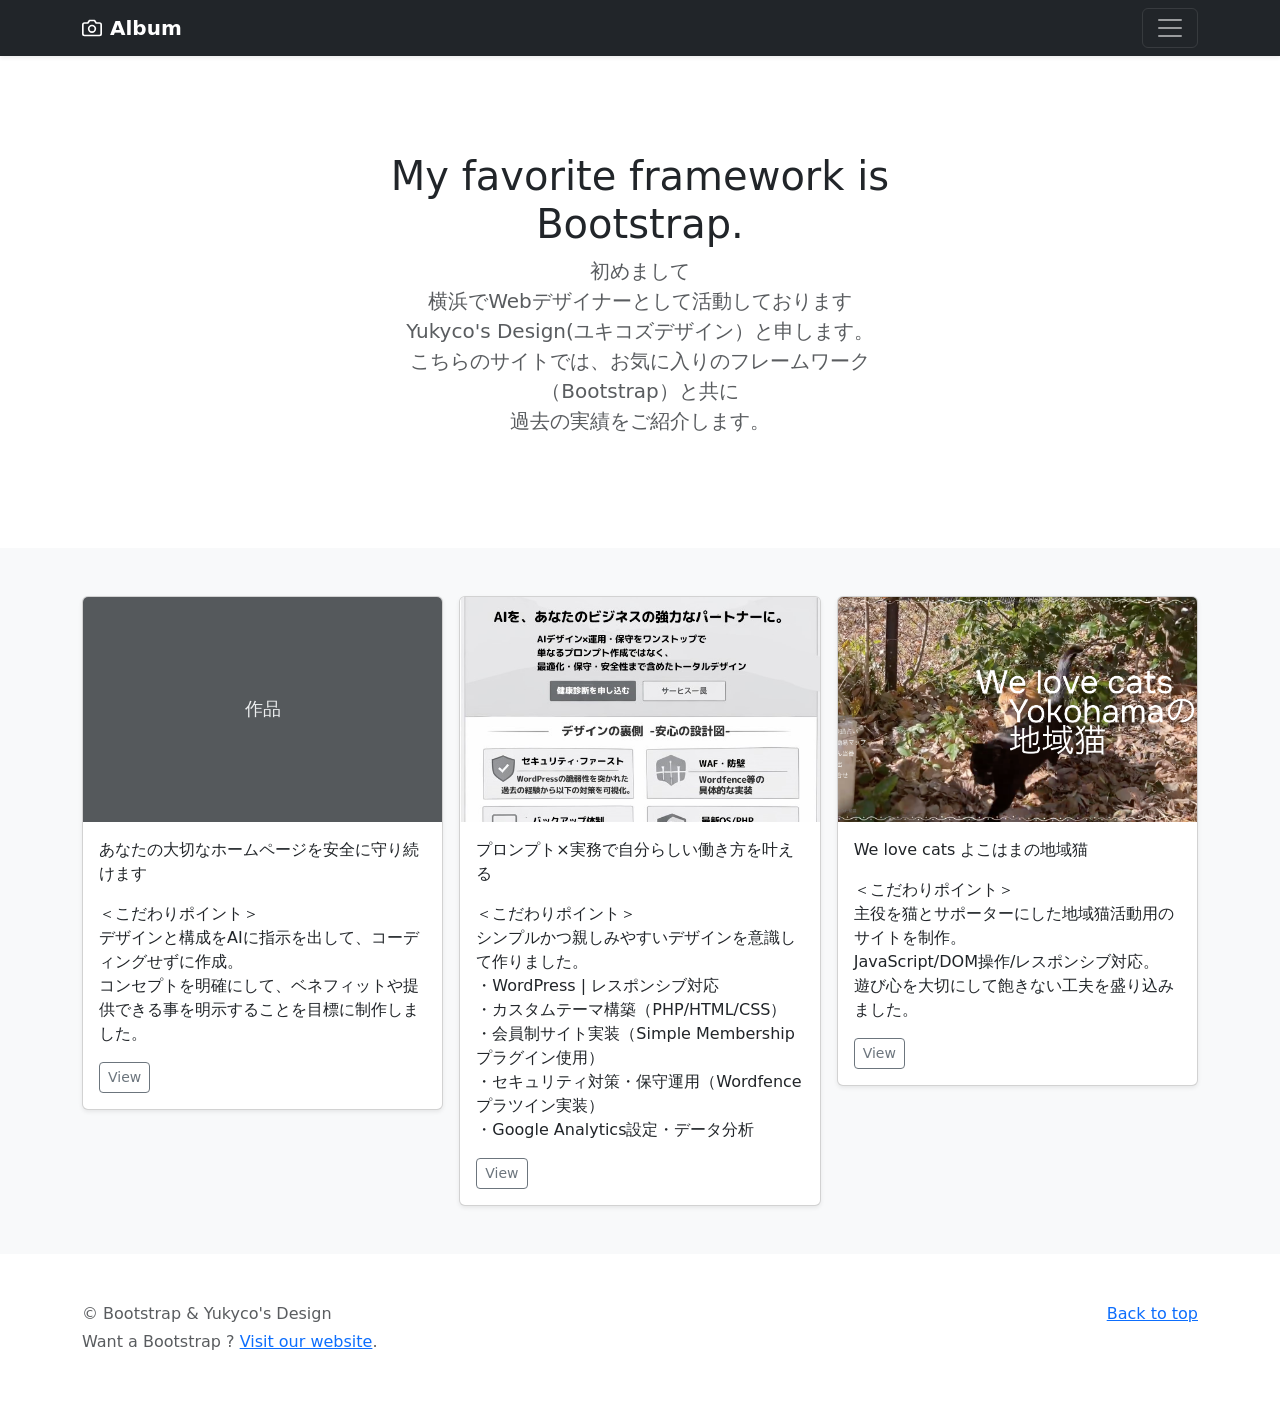
==== commit 9fa2c915: "Update index.html" ====
--- a/index.html
+++ b/index.html
@@ -174,124 +174,7 @@
           </div>
         </div>
 
-        <div class="row row-cols-1 row-cols-sm-2 row-cols-md-3 g-3">
-        <div class="col">
-          <div class="card shadow-sm">
-            <svg class="bd-placeholder-img card-img-top" width="100%" height="225" xmlns="http://www.w3.org/2000/svg" role="img" aria-label="Placeholder: 作品" preserveAspectRatio="xMidYMid slice" focusable="false"><title>Placeholder</title><rect width="100%" height="100%" fill="#55595c"/><text x="50%" y="50%" fill="#eceeef" dy=".3em">作品</text></svg>
-            <div class="card-body">
-              <p class="card-text">デザイン事務所のサンプルサイト </p>
-              ＜こだわりポイント＞<br>
-              Codropsで無料配布されているテンプレートを利用しました。<br>
-              動きはJavaScriptを使用、デザインに拘って作成しました。</p>
-              <div class="d-flex justify-content-between align-items-center">
-                <div class="btn-group">
-                   <a href="https://gridreveal.netlify.app/"><button type="button" class="btn btn-sm btn-outline-secondary">View</button></a>
-                </div>
-                <small class="text-body-secondary"></small>
-              </div>
-            </div>
-          </div>
-        </div>
-          
-        <div class="col">
-          <div class="card shadow-sm">
-             <img src="images/prompt-security-head.jpg"class="card-img-top"alt="Musical Instrument" height="225" style="object-fit: cover;">
-            <div class="card-body">
-              <p class="card-text">Musical Instrument</p>
-              ＜こだわりポイント＞<br>
-              実際に楽器を演奏できる仕組みを作りました。<br>
-              ・ピアノ<br>
-              ・ギター<br>
-              ・ハープ<br>
-              ・木琴<br>
-              ・ドラム<br>
-              ・
-              <div class="d-flex justify-content-between align-items-center">
-                <div class="btn-group">
-                  <a href="https://musicalinteractions.netlify.app/"><button type="button" class="btn btn-sm btn-outline-secondary">View</button></a>
-                </div>
-                <small class="text-body-secondary"></small>
-              </div>
-            </div>
-          </div>
-        </div>
-          
-        <div class="col">
-          <div class="card shadow-sm">
-            <img src="images/cats-forest.png"class="card-img-top"alt="FLAIRこども音楽教室" height="225" style="object-fit: cover;"><div class="card-body">
-              <p class="card-text">FLAIRこども音楽教室</p>
-              ＜こだわりポイント＞<br>
-              FLAIRこども音楽教室｜音楽がもっと好きになるFLAIRこども音楽教室<br>
-              HTML/CSSで制作<br>
-              仲間を大切にするこどもが育つことを願って作りました</p>
-              <div class="d-flex justify-content-between align-items-center">
-                <div class="btn-group">
-                  <a href="https://ongaku-school.netlify.app/"><button type="button" class="btn btn-sm btn-outline-secondary" href="https://ongaku-school.netlify.app/">View</button></a>
-                </div>
-                <small class="text-body-secondary"></small>
-              </div>
-            </div>
-          </div>
-        </div>
-        
-        <div class="col">
-          <div class="card shadow-sm">
-            <svg class="bd-placeholder-img card-img-top" width="100%" height="225" xmlns="http://www.w3.org/2000/svg" role="img" aria-label="Placeholder: 作品" preserveAspectRatio="xMidYMid slice" focusable="false"><title>Placeholder</title><rect width="100%" height="100%" fill="#55595c"/><text x="50%" y="50%" fill="#eceeef" dy=".3em">作品</text></svg>
-            <div class="card-body">
-              <p class="card-text">ECサイトのレスポンシブデザイン</p>
-              ＜こだわりポイント＞<br>
-              NEWTEC JAPAN 様のイグルー 商品のラインナップ （公式ショップ【楽天市場店】）をはじめ
-              タスミテントと鎌倉天幕の商品掲載に携わり、レスポンシブ デザインのコーディングを担当しました。<br>
-              その他にもヤフージャパンとAmazonのプラットフォームで商品販売ページの作成を任され、
-              画質にこだわり、見せ方に配慮してコーディングしました。</p>
-              <div class="d-flex justify-content-between align-items-center">
-                <div class="btn-group">
-                  <a href="https://foriio.com/works/1434750"><button type="button" class="btn btn-sm btn-outline-secondary">View</button></a>
-                </div>
-                <small class="text-body-secondary"></small>
-              </div>
-            </div>
-          </div>
-        </div>
 
-        <div class="col">
-          <div class="card shadow-sm">
-            <svg class="bd-placeholder-img card-img-top" width="100%" height="225" xmlns="http://www.w3.org/2000/svg" role="img" aria-label="Placeholder: 作品" preserveAspectRatio="xMidYMid slice" focusable="false"><title>Placeholder</title><rect width="100%" height="100%" fill="#55595c"/><text x="50%" y="50%" fill="#eceeef" dy=".3em">作品</text></svg>
-            <div class="card-body">
-              <p class="card-text">潜在意識覚醒コーチング</p>
-              ＜こだわりポイント＞<br>
-              潜在意識覚醒についてのリサーチを十分に行った上で、画像選びを慎重に行い<br>
-              シンプルかつプロフェッショナルな雰囲気を醸し出すための工夫をして、
-              デザイン構成は見本選びに注目し作成しました。</p>
-              <div class="d-flex justify-content-between align-items-center">
-                <div class="btn-group">
-                  <a href="https://foriio.com/works/1505841"><button type="button" class="btn btn-sm btn-outline-secondary">View</button></a>
-                </div>
-                <small class="text-body-secondary"></small>
-              </div>
-            </div>
-          </div>
-        </div>
-        <div class="col">
-          <div class="card shadow-sm">
-           <svg class="bd-placeholder-img card-img-top" width="100%" height="225" xmlns="http://www.w3.org/2000/svg" role="img" aria-label="Placeholder: 作品" preserveAspectRatio="xMidYMid slice" focusable="false"><title>Placeholder</title><rect width="100%" height="100%" fill="#55595c"/><text x="50%" y="50%" fill="#eceeef" dy=".3em">作品</text></svg>
-            <div class="card-body">
-              <p class="card-text">ゴルフ練習場のウェブサイト構築</p>
-                ＜こだわりポイント＞<br>
-              サイトの構築を担当しました。<br>
-              営業時間や更新情報がトップ画面で確認できるようにして、クライアント様の方でも楽に更新が出来る仕組みにしました。
-              また、新規顧客獲得のため、SNSの更新情報をトップページに複数箇所設置しています。
-              スマホでも見やすいデザインにして、SEO対策をして新規顧客の獲得につなげています。</p>
-              <div class="d-flex justify-content-between align-items-center">
-                <div class="btn-group">
-                  <a href="https://bootstrap-v5.netlify.app/cover/"><button type="button" class="btn btn-sm btn-outline-secondary">View</button></a>
-                </div>
-                <small class="text-body-secondary"></small>
-              </div>
-            </div>
-          </div>
-        </div>
-      
   </div>
 
 </main>
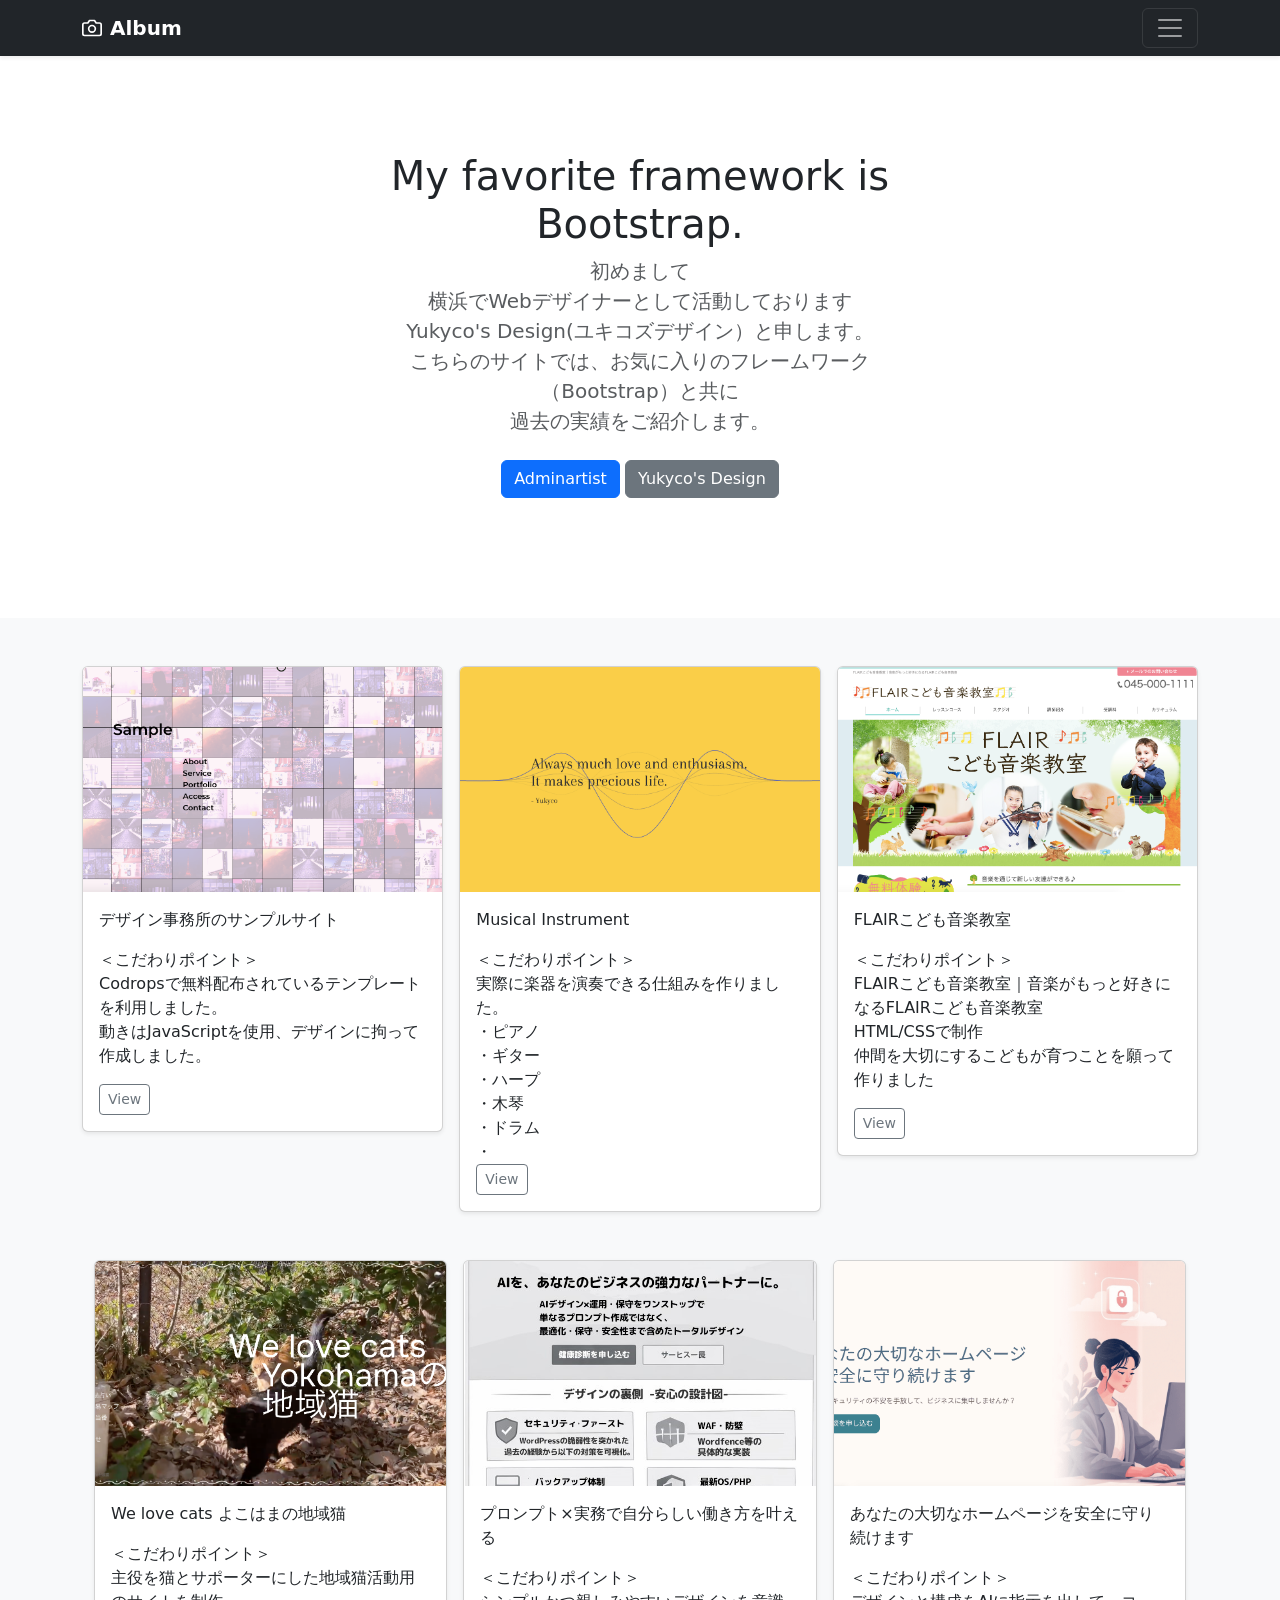
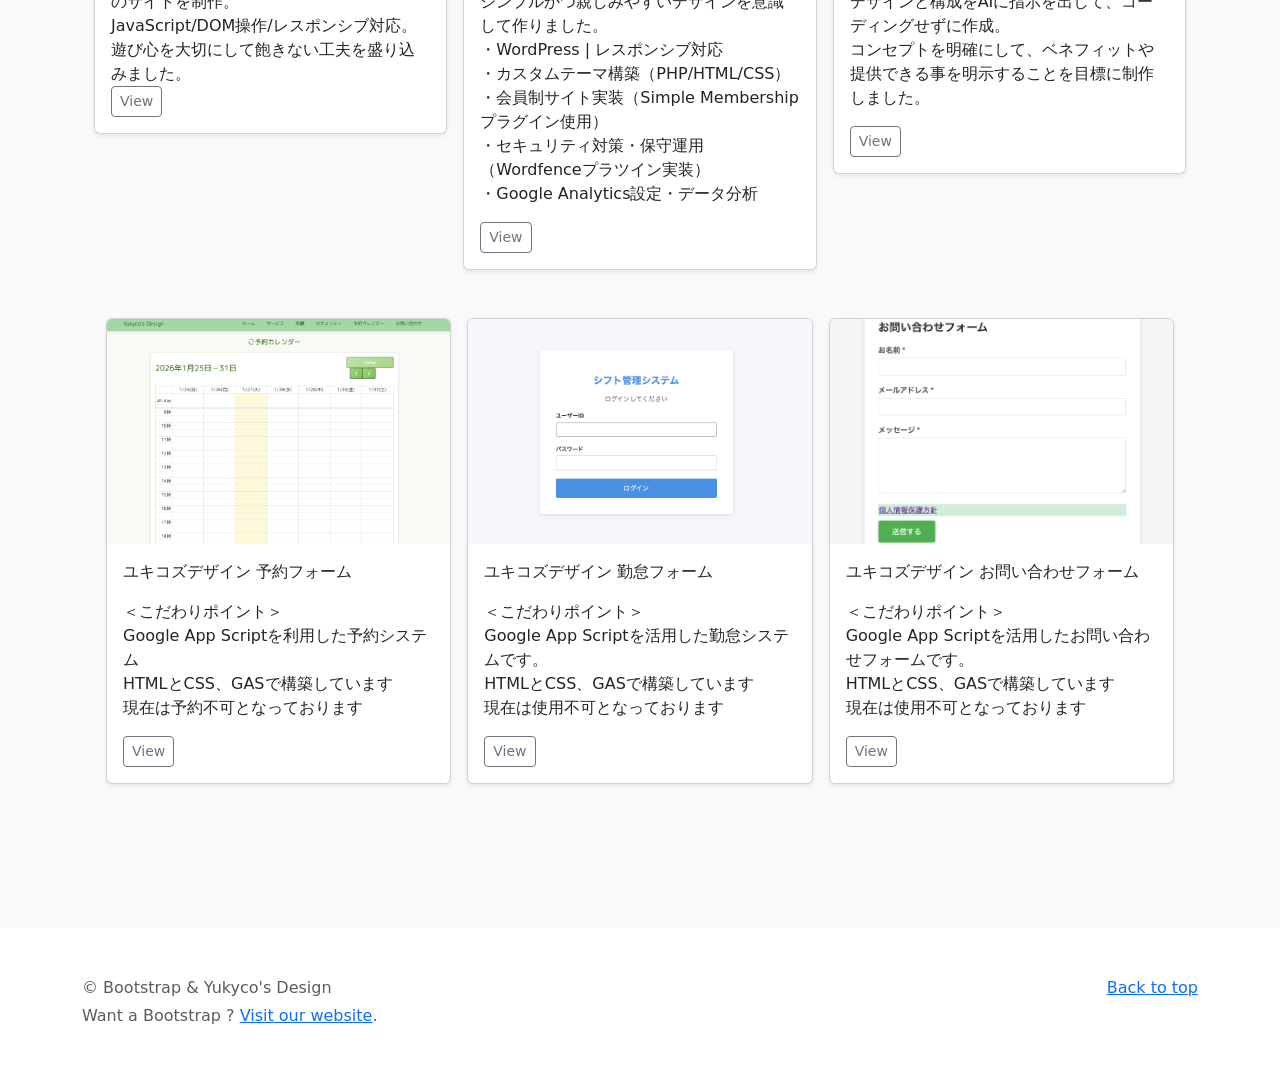
==== commit 7450f005: "Add files via upload" ====
--- a/index.html
+++ b/index.html
@@ -27,42 +27,6 @@
         <path d="M8 12a4 4 0 1 0 0-8 4 4 0 0 0 0 8zM8 0a.5.5 0 0 1 .5.5v2a.5.5 0 0 1-1 0v-2A.5.5 0 0 1 8 0zm0 13a.5.5 0 0 1 .5.5v2a.5.5 0 0 1-1 0v-2A.5.5 0 0 1 8 13zm8-5a.5.5 0 0 1-.5.5h-2a.5.5 0 0 1 0-1h2a.5.5 0 0 1 .5.5zM3 8a.5.5 0 0 1-.5.5h-2a.5.5 0 0 1 0-1h2A.5.5 0 0 1 3 8zm10.657-5.657a.5.5 0 0 1 0 .707l-1.414 1.415a.5.5 0 1 1-.707-.708l1.414-1.414a.5.5 0 0 1 .707 0zm-9.193 9.193a.5.5 0 0 1 0 .707L3.05 13.657a.5.5 0 0 1-.707-.707l1.414-1.414a.5.5 0 0 1 .707 0zm9.193 2.121a.5.5 0 0 1-.707 0l-1.414-1.414a.5.5 0 0 1 .707-.707l1.414 1.414a.5.5 0 0 1 0 .707zM4.464 4.465a.5.5 0 0 1-.707 0L2.343 3.05a.5.5 0 1 1 .707-.707l1.414 1.414a.5.5 0 0 1 0 .708z"/>
       </symbol>
     </svg>
-
-    <!--<div class="dropdown position-fixed bottom-0 end-0 mb-3 me-3 bd-mode-toggle">
-      <button class="btn btn-bd-primary py-2 dropdown-toggle d-flex align-items-center"
-              id="bd-theme"
-              type="button"
-              aria-expanded="false"
-              data-bs-toggle="dropdown"
-              aria-label="Toggle theme (auto)">
-        <svg class="bi my-1 theme-icon-active" width="1em" height="1em"><use href="#circle-half"></use></svg>
-        <span class="visually-hidden" id="bd-theme-text">Toggle theme</span>
-      </button>
-      <ul class="dropdown-menu dropdown-menu-end shadow" aria-labelledby="bd-theme-text">
-        <li>
-          <button type="button" class="dropdown-item d-flex align-items-center" data-bs-theme-value="light" aria-pressed="false">
-            <svg class="bi me-2 opacity-50 theme-icon" width="1em" height="1em"><use href="#sun-fill"></use></svg>
-            Light
-            <svg class="bi ms-auto d-none" width="1em" height="1em"><use href="#check2"></use></svg>
-          </button>
-        </li>
-        <li>
-          <button type="button" class="dropdown-item d-flex align-items-center" data-bs-theme-value="dark" aria-pressed="false">
-            <svg class="bi me-2 opacity-50 theme-icon" width="1em" height="1em"><use href="#moon-stars-fill"></use></svg>
-            Dark
-            <svg class="bi ms-auto d-none" width="1em" height="1em"><use href="#check2"></use></svg>
-          </button>
-        </li>
-        <li>
-          <button type="button" class="dropdown-item d-flex align-items-center active" data-bs-theme-value="auto" aria-pressed="true">
-            <svg class="bi me-2 opacity-50 theme-icon" width="1em" height="1em"><use href="#circle-half"></use></svg>
-            Auto
-            <svg class="bi ms-auto d-none" width="1em" height="1em"><use href="#check2"></use></svg>
-          </button>
-        </li>
-      </ul>
-    </div>-->
-
     
 <header data-bs-theme="dark">
   <div class="collapse text-bg-dark" id="navbarHeader">
@@ -106,10 +70,10 @@
         Yukyco's Design(ユキコズデザイン）と申します。<br>
         こちらのサイトでは、お気に入りのフレームワーク（Bootstrap）と共に<br>
         過去の実績をご紹介します。</p>
-        <!--<p>
+        <p>
           <a href="https://yukyco-design.netlify.app/" class="btn btn-primary my-2">Adminartist</a>
           <a href="https://good-inspiration.com/" class="btn btn-secondary my-2">Yukyco's Design</a>
-        </p>-->
+        </p>
       </div>
     </div>
   </section>
@@ -120,24 +84,88 @@
       <div class="row row-cols-1 row-cols-sm-2 row-cols-md-3 g-3">
         <div class="col">
           <div class="card shadow-sm">
-            <svg class="bd-placeholder-img card-img-top" width="100%" height="225" xmlns="http://www.w3.org/2000/svg" role="img" aria-label="Placeholder: 作品" preserveAspectRatio="xMidYMid slice" focusable="false"><title>Placeholder</title><rect width="100%" height="100%" fill="#55595c"/><text x="50%" y="50%" fill="#eceeef" dy=".3em">作品</text></svg>
-            <div class="card-body">
-              <p class="card-text">あなたの大切なホームページを安全に守り続けます</p>
-              ＜こだわりポイント＞<br>
-              デザインと構成をAIに指示を出して、コーディングせずに作成。<br>
-              コンセプトを明確にして、ベネフィットや提供できる事を明示することを目標に制作しました。</p>
-              <div class="d-flex justify-content-between align-items-center">
-                <div class="btn-group">
-                   <a href="https://foriio.com/works/1972976"><button type="button" class="btn btn-sm btn-outline-secondary">View</button></a>
-                </div>
-                <small class="text-body-secondary"></small>
-              </div>
-            </div>
-          </div>
-        </div>
-        <div class="col">
-          <div class="card shadow-sm">
-             <img src="images/prompt-security-head.jpg"class="card-img-top"alt="プロンプト×実務 サイトサムネイル" height="225" style="object-fit: cover;">
+             <img src="images/samplesite.png" class="bd-placeholder-img card-img-top" width="100%" alt="横浜の地域猫" height="225" style="object-fit: cover;">
+              <div class="card-body">
+              <p class="card-text">デザイン事務所のサンプルサイト </p>
+              ＜こだわりポイント＞<br>
+              Codropsで無料配布されているテンプレートを利用しました。<br>
+              動きはJavaScriptを使用、デザインに拘って作成しました。</p>
+              <div class="d-flex justify-content-between align-items-center">
+                <div class="btn-group">
+                   <a href="https://gridreveal.netlify.app/"><button type="button" class="btn btn-sm btn-outline-secondary">View</button></a>
+                </div>
+                <small class="text-body-secondary"></small>
+              </div>
+            </div>
+          </div>
+        </div>
+        <div class="col">
+          <div class="card shadow-sm">
+           <img src="images/musical.png" class="bd-placeholder-img card-img-top" width="100%" alt="横浜の地域猫" height="225" style="object-fit: cover;">
+            <div class="card-body">
+              <p class="card-text">Musical Instrument</p>
+              ＜こだわりポイント＞<br>
+              実際に楽器を演奏できる仕組みを作りました。<br>
+              ・ピアノ<br>
+              ・ギター<br>
+              ・ハープ<br>
+              ・木琴<br>
+              ・ドラム<br>
+              ・
+              <div class="d-flex justify-content-between align-items-center">
+                <div class="btn-group">
+                  <a href="https://musicalinteractions.netlify.app/"><button type="button" class="btn btn-sm btn-outline-secondary">View</button></a>
+                </div>
+                <small class="text-body-secondary"></small>
+              </div>
+            </div>
+          </div>
+        </div>
+        <div class="col">
+          <div class="card shadow-sm">
+            <img src="images/flair.png" class="bd-placeholder-img card-img-top" width="100%" alt="横浜の地域猫" height="225" style="object-fit: cover;">
+            <div class="card-body">
+              <p class="card-text">FLAIRこども音楽教室</p>
+              ＜こだわりポイント＞<br>
+              FLAIRこども音楽教室｜音楽がもっと好きになるFLAIRこども音楽教室<br>
+              HTML/CSSで制作<br>
+              仲間を大切にするこどもが育つことを願って作りました</p>
+              <div class="d-flex justify-content-between align-items-center">
+                <div class="btn-group">
+                  <a href="https://ongaku-school.netlify.app/"><button type="button" class="btn btn-sm btn-outline-secondary" href="https://ongaku-school.netlify.app/">View</button></a>
+                </div>
+                <small class="text-body-secondary"></small>
+              </div>
+            </div>
+          </div>
+        </div>
+  </div>
+
+  <div class="album py-5 bg-body-tertiary">
+    <div class="container">
+
+      <div class="row row-cols-1 row-cols-sm-2 row-cols-md-3 g-3">
+        <div class="col">
+          <div class="card shadow-sm">
+            <img src="images/cats-forest.png" class="bd-placeholder-img card-img-top" width="100%" alt="横浜の地域猫" height="225" style="object-fit: cover;">
+            <div class="card-body">
+            <p class="card-text">We love cats よこはまの地域猫</p>
+              ＜こだわりポイント＞<br>
+              主役を猫とサポーターにした地域猫活動用のサイトを制作。<br>
+              JavaScript/DOM操作/レスポンシブ対応。<br>
+              遊び心を大切にして飽きない工夫を盛り込みました。
+              <div class="d-flex justify-content-between align-items-center">
+                <div class="btn-group">
+                  <a href="https://cats-forest.netlify.app/"><button type="button" class="btn btn-sm btn-outline-secondary">View</button></a>
+                </div>
+                <small class="text-body-secondary"></small>
+              </div>
+            </div>
+          </div>
+        </div> 
+        <div class="col">
+          <div class="card shadow-sm">
+            <img src="images/prompt-security-head.jpg" class="bd-placeholder-img card-img-top" width="100%" alt="横浜の地域猫" height="225" style="object-fit: cover;">
             <div class="card-body">
               <p class="card-text">プロンプト×実務で自分らしい働き方を叶える</p>
               ＜こだわりポイント＞<br>
@@ -156,27 +184,83 @@
             </div>
           </div>
         </div>
-        <div class="col">
-          <div class="card shadow-sm">
-            <img src="images/cats-forest.png"class="card-img-top"alt="横浜の地域猫" height="225" style="object-fit: cover;"><div class="card-body">
-              <p class="card-text">We love cats よこはまの地域猫</p>
-              ＜こだわりポイント＞<br>
-              主役を猫とサポーターにした地域猫活動用のサイトを制作。<br>
-              JavaScript/DOM操作/レスポンシブ対応。<br>
-              遊び心を大切にして飽きない工夫を盛り込みました。</p>
-              <div class="d-flex justify-content-between align-items-center">
-                <div class="btn-group">
-                  <a href="https://cats-forest.netlify.app/"><button type="button" class="btn btn-sm btn-outline-secondary" href="https://cats-forest.netlify.app/">View</button></a>
-                </div>
-                <small class="text-body-secondary"></small>
-              </div>
-            </div>
-          </div>
-        </div>
-
-
-  </div>
-
+         <div class="col">
+          <div class="card shadow-sm">
+             <img src="images/recovery.png" class="bd-placeholder-img card-img-top" width="100%" alt="横浜の地域猫" height="225" style="object-fit: cover;">
+            <div class="card-body">
+              <p class="card-text">あなたの大切なホームページを安全に守り続けます</p>
+              ＜こだわりポイント＞<br>
+              デザインと構成をAIに指示を出して、コーディングせずに作成。<br>
+              コンセプトを明確にして、ベネフィットや提供できる事を明示することを目標に制作しました。</p>
+              <div class="d-flex justify-content-between align-items-center">
+                <div class="btn-group">
+                   <a href="https://recovery-website.netlify.app/"><button type="button" class="btn btn-sm btn-outline-secondary">View</button></a>
+                </div>
+                <small class="text-body-secondary"></small>
+              </div>
+            </div>
+          </div>
+        </div>
+  </div>
+
+<div class="album py-5 bg-body-tertiary">
+    <div class="container">
+
+      <div class="row row-cols-1 row-cols-sm-2 row-cols-md-3 g-3">
+        <div class="col">
+          <div class="card shadow-sm">
+            <img src="images/reservation.png " class="card-img-top"alt="プロンプト×実務 サイトサムネイル" height="225" style="object-fit: cover;">
+            <div class="card-body">
+              <p class="card-text">ユキコズデザイン 予約フォーム</p>
+              ＜こだわりポイント＞<br>
+              Google App Scriptを利用した予約システム<br>
+              HTMLとCSS、GASで構築しています<br>
+              現在は予約不可となっております</p>
+              <div class="d-flex justify-content-between align-items-center">
+                <div class="btn-group">
+                   <a href="https://good-inspiration.com/reserve"><button type="button" class="btn btn-sm btn-outline-secondary">View</button></a>
+                </div>
+                <small class="text-body-secondary"></small>
+              </div>
+            </div>
+          </div>
+        </div>
+        <div class="col">
+          <div class="card shadow-sm">
+            <img src="images/gas-kintai.png "class="card-img-top"alt="プロンプト×実務 サイトサムネイル" height="225" style="object-fit: cover;">
+            <div class="card-body">
+              <p class="card-text">ユキコズデザイン 勤怠フォーム</p>
+              ＜こだわりポイント＞<br>
+              Google App Scriptを活用した勤怠システムです。<br>
+              HTMLとCSS、GASで構築しています<br>
+              現在は使用不可となっております</p>
+              <div class="d-flex justify-content-between align-items-center">
+                <div class="btn-group">
+                  <a href="https://staff-manage-system.netlify.app/"><button type="button" class="btn btn-sm btn-outline-secondary">View</button></a>
+                </div>
+                <small class="text-body-secondary"></small>
+              </div>
+            </div>
+          </div>
+        </div>
+        <div class="col">
+          <div class="card shadow-sm">
+            <img src="images/contactform.png"class="card-img-top"alt="横浜の地域猫" height="225" style="object-fit: cover;"><div class="card-body">
+              <p class="card-text">ユキコズデザイン お問い合わせフォーム</p>
+              ＜こだわりポイント＞<br>
+               Google App Scriptを活用したお問い合わせフォームです。<br>
+              HTMLとCSS、GASで構築しています<br>
+              現在は使用不可となっております</p>
+              <div class="d-flex justify-content-between align-items-center">
+                <div class="btn-group">
+                  <a href="https://good-inspiration.com/contact"><button type="button" class="btn btn-sm btn-outline-secondary" href="https://good-inspiration.com/contact">View</button></a>
+                </div>
+                <small class="text-body-secondary"></small>
+              </div>
+            </div>
+          </div>
+        </div>
+  </div>
 </main>
 
 <footer class="text-body-secondary py-5">
